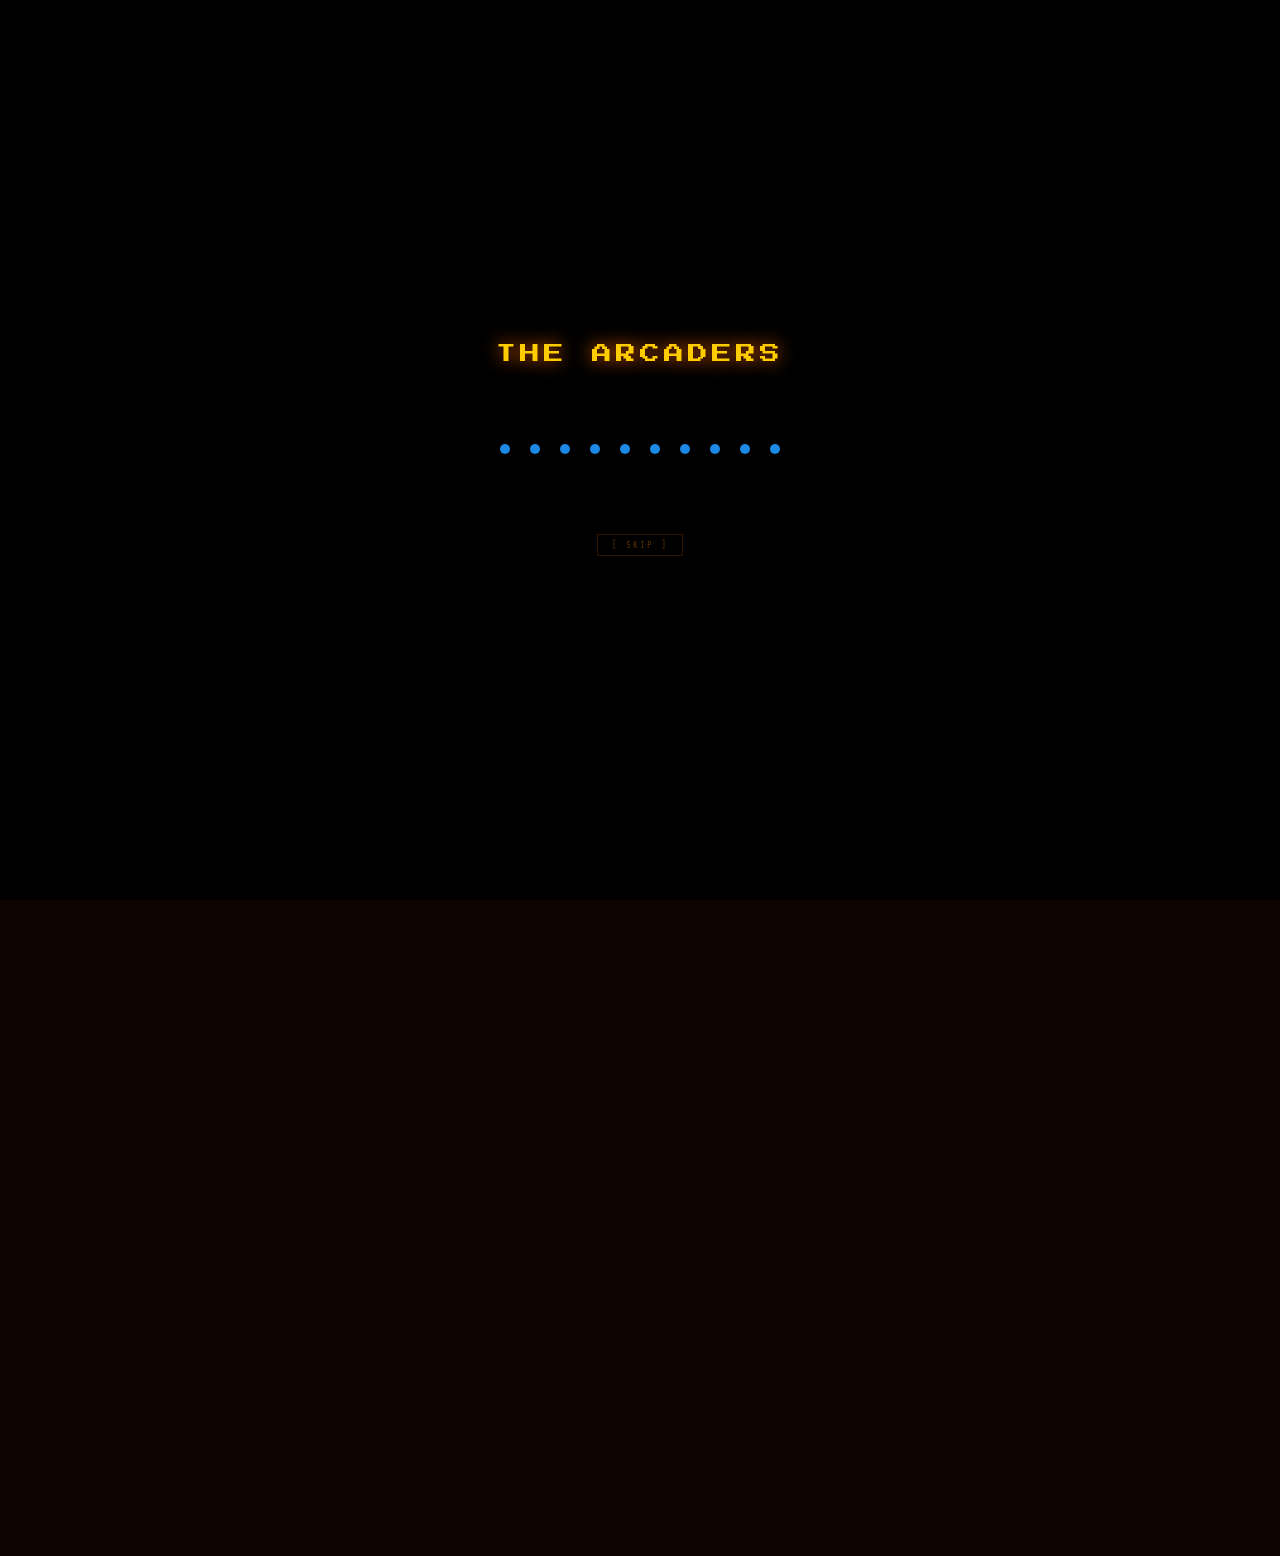
==== index.html @ b2f9fe7f "add: index.html + README.md + logo" ====
<!DOCTYPE html>
<html lang="nl">
<head>
  <meta charset="UTF-8" />
  <meta name="viewport" content="width=device-width, initial-scale=1.0" />
  <title>THE ARCADERS — Conference 2025</title>
  <link href="https://fonts.googleapis.com/css2?family=Press+Start+2P&family=Share+Tech+Mono&display=swap" rel="stylesheet" />
  <style>
    /* ════════════════════════════════
       TOKENS
    ════════════════════════════════ */
    :root {
      --gold:    #ffcc00;
      --orange:  #ff6600;
      --dark:    #0d0402;
      --surface: #130604;
      --card:    #1a0905;
      --border:  rgba(255,110,0,0.22);
      --text:    #f5dfc0;
      --muted:   rgba(255,200,140,0.5);
    }

    *, *::before, *::after { box-sizing: border-box; margin: 0; padding: 0; }
    html { scroll-behavior: smooth; }

    body {
      background: var(--dark);
      color: var(--text);
      font-family: 'Share Tech Mono', monospace;
      min-height: 100vh;
      overflow-x: hidden;
    }

    /* ════════════════════════════════
       PAC-MAN LOADER  (exact uiverse markup)
    ════════════════════════════════ */
    #boot-screen {
      position: fixed; inset: 0; z-index: 9999;
      background: #000;
      display: flex; flex-direction: column;
      align-items: center; justify-content: center;
      gap: 20px;
      transition: opacity .5s ease, visibility .5s;
    }
    #boot-screen.out { opacity: 0; visibility: hidden; pointer-events: none; }

    .boot-label {
      font-family: 'Press Start 2P', monospace;
      font-size: clamp(12px, 2.5vw, 20px);
      color: var(--gold);
      letter-spacing: 4px;
      text-shadow: 0 0 18px var(--orange);
    }

    /* container sizing so the animation has room */
    #container {
      position: relative;
      width: 320px;
      height: 130px;
      overflow: hidden;
    }

    /* ── pac-man (uiverse by JkHuger) ── */
    .circle {
      position: relative; left: -100px;
      width: 0; height: 0;
      border: 50px solid #FDD835; border-radius: 50%; border-right-color: transparent;
      animation: move 5s linear 0s infinite normal forwards;
    }
    .circle::before {
      content: ""; position: absolute; top: -50px; left: -50px;
      width: 0; height: 0;
      border: 50px solid #FDD835; border-radius: 50%; border-right-color: transparent;
      animation: chomp1 .25s ease-in-out 0s infinite normal forwards;
    }
    .circle::after {
      content: ""; position: absolute; top: -50px; left: -50px;
      width: 0; height: 0;
      border: 50px solid #FDD835; border-radius: 50%; border-right-color: transparent;
      animation: chomp2 .25s ease-in-out 0s infinite normal forwards;
    }
    .loader {
      position: relative; top: 50px;
      width: 300px; height: 0;
      border-top: 10px dotted black;
      animation: loader_4013 5s ease-in-out 0s infinite normal forwards;
    }
    .dots {
      position: relative; top: 60px;
      display: flex; justify-content: center; align-items: center;
    }
    .dot {
      width: 10px; height: 10px; margin: 0 10px; border-radius: 50%;
      background: #1E88E5;
      animation: dot1 5s linear 0s infinite none normal;
    }
    .dot:nth-child(1)  { animation-delay: 0s }
    .dot:nth-child(2)  { animation-delay: .25s }
    .dot:nth-child(3)  { animation-delay: .5s }
    .dot:nth-child(4)  { animation-delay: .75s }
    .dot:nth-child(5)  { animation-delay: 1s }
    .dot:nth-child(6)  { animation-delay: 1.25s }
    .dot:nth-child(7)  { animation-delay: 1.5s }
    .dot:nth-child(8)  { animation-delay: 1.75s }
    .dot:nth-child(9)  { animation-delay: 1.9s }
    .dot:nth-child(10) { animation-delay: 2.1s }
    .dots2 {
      position: relative; top: 50px; left: 10px;
      display: flex; justify-content: center; align-items: center;
    }
    .dot2 {
      position: relative; left: -10px;
      width: 10px; height: 10px; margin: 0 10px; border-radius: 50%;
      background: #F44336; opacity: 0;
      animation: dot2 5s linear 0s infinite none normal;
    }
    .dot2:nth-child(10) { animation-delay: 2.5s }
    .dot2:nth-child(9)  { animation-delay: 2.75s }
    .dot2:nth-child(8)  { animation-delay: 3.0s }
    .dot2:nth-child(7)  { animation-delay: 3.25s }
    .dot2:nth-child(6)  { animation-delay: 3.5s }
    .dot2:nth-child(5)  { animation-delay: 3.75s }
    .dot2:nth-child(4)  { animation-delay: 4.0s }
    .dot2:nth-child(3)  { animation-delay: 4.25s }
    .dot2:nth-child(2)  { animation-delay: 4.5s }
    .dot2:nth-child(1)  { animation-delay: 4.6s }

    @keyframes chomp1 { 0%,100%{transform:rotate(0deg)} 50%{transform:rotate(45deg)} }
    @keyframes chomp2 { 0%,100%{transform:rotate(0deg)} 50%{transform:rotate(-45deg)} }
    @keyframes move {
      0%,100%{left:-100px}
      0%,48%{transform:rotateY(0deg)}
      50%,100%{transform:rotateY(180deg)}
      50%{left:100%}
    }
    @keyframes loader_4013 {
      0%,48%{border-top:10px dotted #1E88E5}
      50%,100%{border-top:10px dotted #F44336}
    }
    @keyframes dot1 {
      0%,4%{background:#1E88E5;opacity:1}
      5%,94%{background:#F44336;opacity:0}
      95%,100%{background:#1E88E5;opacity:1}
    }
    @keyframes dot2 {
      0%,4%{background:#F44336;opacity:1}
      5%,94%{opacity:0}
      95%,100%{background:#F44336;opacity:1}
    }

    .boot-skip {
      font-size: 9px; letter-spacing: 2px;
      color: rgba(255,140,0,.35);
      border: 1px solid rgba(255,100,0,.18);
      padding: 5px 14px; cursor: pointer;
      transition: color .2s, border-color .2s;
      font-family: 'Share Tech Mono', monospace;
    }
    .boot-skip:hover { color: var(--gold); border-color: var(--orange); }

    /* ════════════════════════════════
       MAIN CONTENT
    ════════════════════════════════ */
    #site {
      opacity: 0;
      transition: opacity .7s ease;
    }
    #site.visible { opacity: 1; }

    /* subtle scanlines — very light */
    #site::before {
      content: '';
      position: fixed; inset: 0;
      background: repeating-linear-gradient(
        0deg,
        rgba(0,0,0,0.10) 0px, rgba(0,0,0,0.10) 1px,
        transparent 1px, transparent 4px
      );
      pointer-events: none; z-index: 100;
    }

    /* ── NAV BAR ── */
    .topbar {
      position: sticky; top: 0; z-index: 50;
      background: rgba(13,4,2,0.96);
      border-bottom: 1px solid var(--border);
      display: flex; align-items: center; justify-content: space-between;
      padding: 0 32px;
      height: 52px;
      backdrop-filter: blur(6px);
    }
    .topbar-logo {
      font-family: 'Press Start 2P', monospace;
      font-size: 10px; letter-spacing: 2px;
      color: var(--gold);
      text-shadow: 0 0 10px var(--orange);
    }
    .topbar-links { display: flex; gap: 24px; }
    .topbar-links a {
      font-size: 10px; letter-spacing: 2px;
      color: var(--muted); text-decoration: none;
      transition: color .2s;
    }
    .topbar-links a:hover { color: var(--gold); }

    /* ── HERO ── */
    .hero {
      display: flex; flex-direction: column;
      align-items: center; justify-content: center;
      padding: 72px 24px 56px;
      text-align: center;
      position: relative;
    }
    /* very subtle radial warm glow — not overpowering */
    .hero::before {
      content: '';
      position: absolute; inset: 0;
      background: radial-gradient(ellipse at 50% 70%, rgba(200,50,0,.12) 0%, transparent 65%);
      pointer-events: none;
    }
    .hero-logo {
      max-width: min(560px, 86vw); height: auto;
      display: block; margin: 0 auto;
      image-rendering: pixelated;
      filter: drop-shadow(0 0 14px rgba(255,90,0,.7)) drop-shadow(0 4px 3px rgba(0,0,0,.9));
      animation: logo-float 4s ease-in-out infinite;
      position: relative;
    }
    @keyframes logo-float { 0%,100%{transform:translateY(0)} 50%{transform:translateY(-6px)} }

    .hero-sub {
      margin-top: 16px;
      font-size: 10px; letter-spacing: 5px;
      color: var(--muted);
    }
    .hero-badges {
      margin-top: 18px;
      display: flex; justify-content: center; gap: 10px; flex-wrap: wrap;
    }
    .badge {
      font-size: 9px; letter-spacing: 2px;
      padding: 4px 12px;
      border: 1px solid var(--border);
      color: rgba(255,190,80,.7);
      background: rgba(20,5,0,.7);
    }

    /* ── TICKER ── */
    .ticker-wrap {
      overflow: hidden;
      border-top: 1px solid var(--border);
      border-bottom: 1px solid var(--border);
      background: rgba(10,3,0,.8);
      padding: 7px 0;
    }
    .ticker-inner {
      display: flex; gap: 52px; white-space: nowrap;
      animation: ticker 24s linear infinite;
      font-size: 9px; letter-spacing: 3px;
      color: rgba(200,100,0,.4);
    }
    @keyframes ticker { from{transform:translateX(0)} to{transform:translateX(-50%)} }

    /* ── PAGE WRAPPER ── */
    .page {
      max-width: 900px; margin: 0 auto;
      padding: 48px 24px 96px;
      display: flex; flex-direction: column; gap: 20px;
    }

    /* ── CARD ── */
    .card {
      background: var(--card);
      border: 1px solid var(--border);
      padding: 32px 36px;
      position: relative;
      opacity: 0; transform: translateY(18px);
      transition: opacity .55s ease, transform .55s ease;
    }
    .card.visible { opacity: 1; transform: translateY(0); }

    /* accent line top */
    .card::before {
      content: '';
      position: absolute; top: 0; left: 0; right: 0; height: 2px;
      background: linear-gradient(90deg, transparent 8%, var(--orange) 35%, var(--gold) 50%, var(--orange) 65%, transparent 92%);
      opacity: .5;
    }

    /* ── SECTION LABEL ── */
    .section-label {
      font-family: 'Press Start 2P', monospace;
      font-size: 9px; letter-spacing: 3px;
      color: var(--gold);
      text-shadow: 0 0 8px rgba(255,120,0,.6);
      margin-bottom: 22px;
      display: flex; align-items: center; gap: 12px;
    }
    .section-label::after {
      content: ''; flex: 1; height: 1px;
      background: linear-gradient(90deg, var(--border), transparent);
    }

    /* ── PROJECT TEXT ── */
    .project-text {
      font-size: 14px; line-height: 2;
      color: #f0d8b8; /* warm, bright, readable */
      letter-spacing: .3px;
    }
    .project-text p + p { margin-top: 14px; }

    .tags { display: flex; flex-wrap: wrap; gap: 8px; margin-top: 20px; }
    .tag {
      font-size: 9px; letter-spacing: 1.5px;
      padding: 4px 10px;
      border: 1px solid rgba(255,100,0,.28);
      color: rgba(255,150,60,.7);
      background: rgba(18,4,0,.6);
    }

    /* ── TEAM GRID ── */
    .team-grid {
      display: grid;
      grid-template-columns: repeat(3,1fr);
      gap: 16px;
    }
    @media(max-width:580px){ .team-grid { grid-template-columns: 1fr; } }

    .team-card {
      border: 1px solid var(--border);
      background: rgba(22,6,2,.9);
      padding: 24px 16px 20px;
      text-align: center; text-decoration: none; color: inherit;
      display: block;
      transition: border-color .25s, transform .25s;
    }
    .team-card:hover {
      border-color: rgba(255,140,0,.55);
      transform: translateY(-4px);
    }

    .avatar {
      width: 56px; height: 56px; border-radius: 50%;
      background: linear-gradient(135deg, #8b1a00, var(--orange), var(--gold));
      margin: 0 auto 12px;
      display: flex; align-items: center; justify-content: center;
      font-family: 'Press Start 2P', monospace; font-size: 12px;
      color: #fff; text-shadow: 0 0 8px #fff;
      box-shadow: 0 0 0 2px rgba(255,110,0,.3);
    }
    .team-name { font-size: 11px; letter-spacing: 1.8px; color: #ffe8c0; margin-bottom: 4px; }
    .team-role { font-size: 9px; color: var(--muted); letter-spacing: 1.2px; margin-bottom: 12px; }
    .li-btn {
      font-size: 8px; letter-spacing: 1.8px;
      padding: 4px 11px;
      border: 1px solid rgba(255,130,0,.3);
      color: rgba(255,190,80,.8);
      background: rgba(20,5,0,.7);
      display: inline-block;
    }

    /* ── MATERIAL GRID ── */
    .links-grid {
      display: grid;
      grid-template-columns: repeat(auto-fill, minmax(190px,1fr));
      gap: 14px;
    }
    .link-tile {
      border: 1px solid var(--border);
      background: rgba(18,4,0,.88);
      padding: 22px 16px 18px;
      text-align: center; text-decoration: none; color: inherit;
      display: block;
      transition: border-color .25s, transform .25s;
      position: relative;
    }
    .link-tile:hover {
      border-color: rgba(255,140,0,.5);
      transform: translateY(-3px);
    }
    /* bottom accent on hover */
    .link-tile::after {
      content: ''; position: absolute; bottom: 0; left: 0; right: 0; height: 1px;
      background: linear-gradient(90deg, transparent, var(--gold), transparent);
      transform: scaleX(0); transition: transform .3s;
    }
    .link-tile:hover::after { transform: scaleX(1); }

    .tile-icon { font-size: 22px; margin-bottom: 10px; display: block; color: var(--orange); }
    .tile-title {
      font-family: 'Press Start 2P', monospace;
      font-size: 7px; letter-spacing: 2px;
      color: var(--gold); margin-bottom: 7px;
    }
    .tile-desc { font-size: 11px; color: rgba(255,200,140,.6); line-height: 1.55; }
    .tile-soon {
      display: inline-block; margin-top: 8px;
      font-size: 8px; letter-spacing: 1.5px;
      color: rgba(180,70,0,.4);
      border: 1px solid rgba(160,55,0,.18);
      padding: 2px 8px;
    }

    /* ── FOOTER ── */
    footer {
      text-align: center;
      padding: 28px 20px;
      border-top: 1px solid var(--border);
      font-size: 9px; letter-spacing: 3px;
      color: rgba(150,55,0,.4);
    }
    footer em { color: rgba(255,160,0,.5); font-style: normal; }
  </style>
</head>
<body>

  <!-- ══════════════ LOADER ══════════════ -->
  <div id="boot-screen">
    <div class="boot-label">THE ARCADERS</div>

    <main id="container">
      <div class="dots">
        <div class="dot"></div><div class="dot"></div><div class="dot"></div>
        <div class="dot"></div><div class="dot"></div><div class="dot"></div>
        <div class="dot"></div><div class="dot"></div><div class="dot"></div>
        <div class="dot"></div>
      </div>
      <div class="dots2">
        <div class="dot2"></div><div class="dot2"></div><div class="dot2"></div>
        <div class="dot2"></div><div class="dot2"></div><div class="dot2"></div>
        <div class="dot2"></div><div class="dot2"></div><div class="dot2"></div>
        <div class="dot2"></div>
      </div>
      <div class="circle"></div>
    </main>

    <div class="boot-skip" id="boot-skip">[ SKIP ]</div>
  </div>

  <!-- ══════════════ SITE ══════════════ -->
  <div id="site">

    <nav class="topbar">
      <span class="topbar-logo">THE ARCADERS</span>
      <div class="topbar-links">
        <a href="#project">PROJECT</a>
        <a href="#team">TEAM</a>
        <a href="#materiaal">MATERIAAL</a>
      </div>
    </nav>

    <!-- HERO -->
    <section class="hero">
      <img class="hero-logo" src="thearcaders_logo_cropped.png" alt="The Arcaders" />
      <div class="hero-sub">◆ ARCADE SYSTEM ◆ CONFERENCE 2025 ◆</div>
      <div class="hero-badges">
        <span class="badge">ELECTRON + REACT</span>
        <span class="badge">ARCADE CABINET</span>
        <span class="badge">TEAM PROJECT</span>
      </div>
    </section>

    <!-- TICKER -->
    <div class="ticker-wrap">
      <div class="ticker-inner">
        <span>★ THE ARCADERS</span><span>INSERT COIN</span><span>HIGH SCORE</span>
        <span>GUPPY TERMINAL</span><span>NFC · IR · WIFI</span><span>PLAY NOW</span>
        <span>1UP READY</span><span>CONFERENCE 2025</span><span>CRT MODE</span>
        <span>★ THE ARCADERS</span><span>INSERT COIN</span><span>HIGH SCORE</span>
        <span>GUPPY TERMINAL</span><span>NFC · IR · WIFI</span><span>PLAY NOW</span>
        <span>1UP READY</span><span>CONFERENCE 2025</span><span>CRT MODE</span>
      </div>
    </div>

    <div class="page">

      <!-- PROJECT -->
      <div class="card" id="project" data-reveal>
        <div class="section-label">◈ PROJECT</div>
        <div class="project-text">
          <p>
            The Arcaders is een interactief arcade-kabinet gebouwd als Electron-applicatie.
            Het combineert een retro arcade-interface met een ingebouwde "Guppy" hacker-terminal —
            een tool voor NFC-cloning, IR-blasting en Wi-Fi deauth, verpakt in een nostalgisch CRT-jasje.
          </p>
          <p>
            Spelers kiezen klassieke games via een draaiend selectiewiel. Op de achtergrond draait
            de Guppy-module als volledig uitgerust pentesting-dashboard, inclusief matrix-animaties,
            real-time seriële output en gamepad-navigatie.
          </p>
          <p>
            De UI is gebouwd in React + TypeScript met Electron als native runtime —
            game UX meets security tooling.
          </p>
        </div>
        <div class="tags">
          <span class="tag">ELECTRON</span><span class="tag">REACT</span>
          <span class="tag">TYPESCRIPT</span><span class="tag">NFC</span>
          <span class="tag">IR BLAST</span><span class="tag">WIFI DEAUTH</span>
          <span class="tag">ARCADE</span><span class="tag">PYTHON GAMES</span>
        </div>
      </div>

      <!-- TEAM -->
      <div class="card" id="team" data-reveal>
        <div class="section-label">◈ TEAM</div>
        <div class="team-grid">

          <!-- ✏️ Vervang naam, rol & href -->
          <a href="https://linkedin.com/in/VERVANG" target="_blank" rel="noopener" class="team-card">
            <div class="avatar">P1</div>
            <div class="team-name">TEAMLID 1</div>
            <div class="team-role">Rol / specialisatie</div>
            <span class="li-btn">LINKEDIN ↗</span>
          </a>

          <a href="https://linkedin.com/in/VERVANG" target="_blank" rel="noopener" class="team-card">
            <div class="avatar">P2</div>
            <div class="team-name">TEAMLID 2</div>
            <div class="team-role">Rol / specialisatie</div>
            <span class="li-btn">LINKEDIN ↗</span>
          </a>

          <a href="https://linkedin.com/in/VERVANG" target="_blank" rel="noopener" class="team-card">
            <div class="avatar">P3</div>
            <div class="team-name">TEAMLID 3</div>
            <div class="team-role">Rol / specialisatie</div>
            <span class="li-btn">LINKEDIN ↗</span>
          </a>

        </div>
      </div>

      <!-- MATERIAAL -->
      <div class="card" id="materiaal" data-reveal>
        <div class="section-label">◈ MATERIAAL</div>
        <div class="links-grid">

          <!-- ✏️ Vervang # met echte URL -->
          <a href="#" class="link-tile">
            <span class="tile-icon">▶</span>
            <div class="tile-title">PITCH VIDEO</div>
            <div class="tile-desc">Pitchvideo van de conferentie</div>
            <span class="tile-soon">COMING SOON</span>
          </a>

          <a href="#" class="link-tile">
            <span class="tile-icon">◉</span>
            <div class="tile-title">ARTIKEL</div>
            <div class="tile-desc">Lees het projectartikel</div>
            <span class="tile-soon">COMING SOON</span>
          </a>

          <a href="#" class="link-tile">
            <span class="tile-icon">◧</span>
            <div class="tile-title">SLIDES</div>
            <div class="tile-desc">Conference presentatie slides</div>
            <span class="tile-soon">COMING SOON</span>
          </a>

          <a href="https://gitlab.com/VERVANG-REPO" target="_blank" rel="noopener" class="link-tile">
            <span class="tile-icon">⬡</span>
            <div class="tile-title">GITLAB REPO</div>
            <div class="tile-desc">Broncode op GitLab</div>
          </a>

        </div>
      </div>

    </div><!-- /page -->

    <footer>
      © 1992 THE ARCADERS &nbsp;·&nbsp; CONFERENCE PROJECT &nbsp;·&nbsp;
      <em>★ INSERT COIN ★</em>
    </footer>

  </div><!-- /site -->

  <script>
    /* ── boot dismiss ── */
    function launch() {
      document.getElementById('boot-screen').classList.add('out');
      document.getElementById('site').classList.add('visible');
    }
    document.getElementById('boot-skip').addEventListener('click', launch);
    /* auto-dismiss after 2 full pac-man cycles (10s) */
    setTimeout(launch, 10000);

    /* ── scroll reveal ── */
    const io = new IntersectionObserver(entries => {
      entries.forEach(e => {
        if (e.isIntersecting) { e.target.classList.add('visible'); io.unobserve(e.target); }
      });
    }, { threshold: 0.08 });
    document.querySelectorAll('[data-reveal]').forEach(el => io.observe(el));
  </script>
</body>
</html>
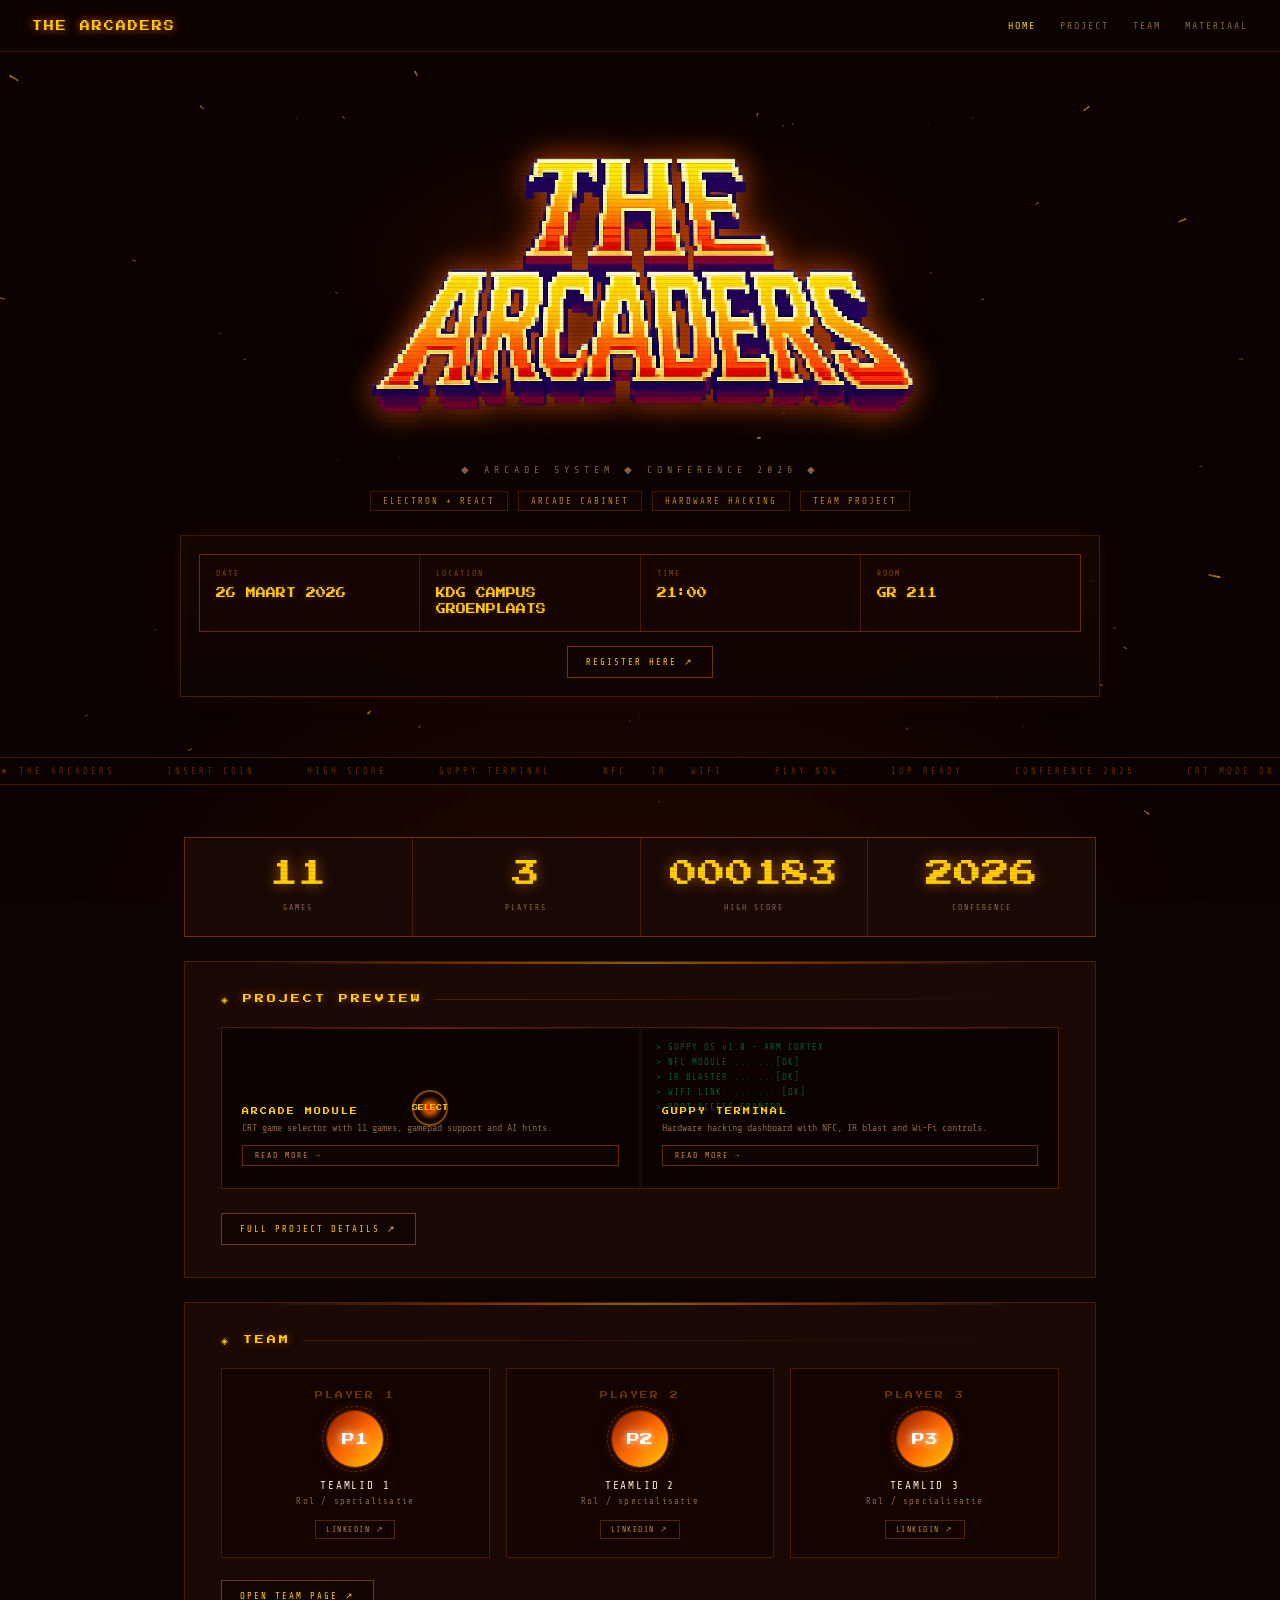
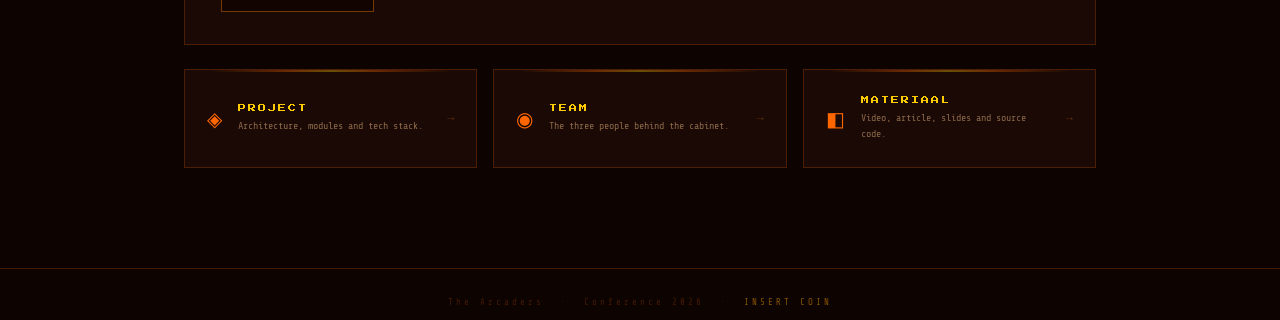
==== commit bfb98f99: "feat: add conference pages, event update and pages pipeline" ====
--- a/index.html
+++ b/index.html
@@ -3,596 +3,185 @@
 <head>
   <meta charset="UTF-8" />
   <meta name="viewport" content="width=device-width, initial-scale=1.0" />
-  <title>THE ARCADERS — Conference 2025</title>
+  <title>THE ARCADERS - Conference 2026</title>
   <link href="https://fonts.googleapis.com/css2?family=Press+Start+2P&family=Share+Tech+Mono&display=swap" rel="stylesheet" />
-  <style>
-    /* ════════════════════════════════
-       TOKENS
-    ════════════════════════════════ */
-    :root {
-      --gold:    #ffcc00;
-      --orange:  #ff6600;
-      --dark:    #0d0402;
-      --surface: #130604;
-      --card:    #1a0905;
-      --border:  rgba(255,110,0,0.22);
-      --text:    #f5dfc0;
-      --muted:   rgba(255,200,140,0.5);
-    }
-
-    *, *::before, *::after { box-sizing: border-box; margin: 0; padding: 0; }
-    html { scroll-behavior: smooth; }
-
-    body {
-      background: var(--dark);
-      color: var(--text);
-      font-family: 'Share Tech Mono', monospace;
-      min-height: 100vh;
-      overflow-x: hidden;
-    }
-
-    /* ════════════════════════════════
-       PAC-MAN LOADER  (exact uiverse markup)
-    ════════════════════════════════ */
-    #boot-screen {
-      position: fixed; inset: 0; z-index: 9999;
-      background: #000;
-      display: flex; flex-direction: column;
-      align-items: center; justify-content: center;
-      gap: 20px;
-      transition: opacity .5s ease, visibility .5s;
-    }
-    #boot-screen.out { opacity: 0; visibility: hidden; pointer-events: none; }
-
-    .boot-label {
-      font-family: 'Press Start 2P', monospace;
-      font-size: clamp(12px, 2.5vw, 20px);
-      color: var(--gold);
-      letter-spacing: 4px;
-      text-shadow: 0 0 18px var(--orange);
-    }
-
-    /* container sizing so the animation has room */
-    #container {
-      position: relative;
-      width: 320px;
-      height: 130px;
-      overflow: hidden;
-    }
-
-    /* ── pac-man (uiverse by JkHuger) ── */
-    .circle {
-      position: relative; left: -100px;
-      width: 0; height: 0;
-      border: 50px solid #FDD835; border-radius: 50%; border-right-color: transparent;
-      animation: move 5s linear 0s infinite normal forwards;
-    }
-    .circle::before {
-      content: ""; position: absolute; top: -50px; left: -50px;
-      width: 0; height: 0;
-      border: 50px solid #FDD835; border-radius: 50%; border-right-color: transparent;
-      animation: chomp1 .25s ease-in-out 0s infinite normal forwards;
-    }
-    .circle::after {
-      content: ""; position: absolute; top: -50px; left: -50px;
-      width: 0; height: 0;
-      border: 50px solid #FDD835; border-radius: 50%; border-right-color: transparent;
-      animation: chomp2 .25s ease-in-out 0s infinite normal forwards;
-    }
-    .loader {
-      position: relative; top: 50px;
-      width: 300px; height: 0;
-      border-top: 10px dotted black;
-      animation: loader_4013 5s ease-in-out 0s infinite normal forwards;
-    }
-    .dots {
-      position: relative; top: 60px;
-      display: flex; justify-content: center; align-items: center;
-    }
-    .dot {
-      width: 10px; height: 10px; margin: 0 10px; border-radius: 50%;
-      background: #1E88E5;
-      animation: dot1 5s linear 0s infinite none normal;
-    }
-    .dot:nth-child(1)  { animation-delay: 0s }
-    .dot:nth-child(2)  { animation-delay: .25s }
-    .dot:nth-child(3)  { animation-delay: .5s }
-    .dot:nth-child(4)  { animation-delay: .75s }
-    .dot:nth-child(5)  { animation-delay: 1s }
-    .dot:nth-child(6)  { animation-delay: 1.25s }
-    .dot:nth-child(7)  { animation-delay: 1.5s }
-    .dot:nth-child(8)  { animation-delay: 1.75s }
-    .dot:nth-child(9)  { animation-delay: 1.9s }
-    .dot:nth-child(10) { animation-delay: 2.1s }
-    .dots2 {
-      position: relative; top: 50px; left: 10px;
-      display: flex; justify-content: center; align-items: center;
-    }
-    .dot2 {
-      position: relative; left: -10px;
-      width: 10px; height: 10px; margin: 0 10px; border-radius: 50%;
-      background: #F44336; opacity: 0;
-      animation: dot2 5s linear 0s infinite none normal;
-    }
-    .dot2:nth-child(10) { animation-delay: 2.5s }
-    .dot2:nth-child(9)  { animation-delay: 2.75s }
-    .dot2:nth-child(8)  { animation-delay: 3.0s }
-    .dot2:nth-child(7)  { animation-delay: 3.25s }
-    .dot2:nth-child(6)  { animation-delay: 3.5s }
-    .dot2:nth-child(5)  { animation-delay: 3.75s }
-    .dot2:nth-child(4)  { animation-delay: 4.0s }
-    .dot2:nth-child(3)  { animation-delay: 4.25s }
-    .dot2:nth-child(2)  { animation-delay: 4.5s }
-    .dot2:nth-child(1)  { animation-delay: 4.6s }
-
-    @keyframes chomp1 { 0%,100%{transform:rotate(0deg)} 50%{transform:rotate(45deg)} }
-    @keyframes chomp2 { 0%,100%{transform:rotate(0deg)} 50%{transform:rotate(-45deg)} }
-    @keyframes move {
-      0%,100%{left:-100px}
-      0%,48%{transform:rotateY(0deg)}
-      50%,100%{transform:rotateY(180deg)}
-      50%{left:100%}
-    }
-    @keyframes loader_4013 {
-      0%,48%{border-top:10px dotted #1E88E5}
-      50%,100%{border-top:10px dotted #F44336}
-    }
-    @keyframes dot1 {
-      0%,4%{background:#1E88E5;opacity:1}
-      5%,94%{background:#F44336;opacity:0}
-      95%,100%{background:#1E88E5;opacity:1}
-    }
-    @keyframes dot2 {
-      0%,4%{background:#F44336;opacity:1}
-      5%,94%{opacity:0}
-      95%,100%{background:#F44336;opacity:1}
-    }
-
-    .boot-skip {
-      font-size: 9px; letter-spacing: 2px;
-      color: rgba(255,140,0,.35);
-      border: 1px solid rgba(255,100,0,.18);
-      padding: 5px 14px; cursor: pointer;
-      transition: color .2s, border-color .2s;
-      font-family: 'Share Tech Mono', monospace;
-    }
-    .boot-skip:hover { color: var(--gold); border-color: var(--orange); }
-
-    /* ════════════════════════════════
-       MAIN CONTENT
-    ════════════════════════════════ */
-    #site {
-      opacity: 0;
-      transition: opacity .7s ease;
-    }
-    #site.visible { opacity: 1; }
-
-    /* subtle scanlines — very light */
-    #site::before {
-      content: '';
-      position: fixed; inset: 0;
-      background: repeating-linear-gradient(
-        0deg,
-        rgba(0,0,0,0.10) 0px, rgba(0,0,0,0.10) 1px,
-        transparent 1px, transparent 4px
-      );
-      pointer-events: none; z-index: 100;
-    }
-
-    /* ── NAV BAR ── */
-    .topbar {
-      position: sticky; top: 0; z-index: 50;
-      background: rgba(13,4,2,0.96);
-      border-bottom: 1px solid var(--border);
-      display: flex; align-items: center; justify-content: space-between;
-      padding: 0 32px;
-      height: 52px;
-      backdrop-filter: blur(6px);
-    }
-    .topbar-logo {
-      font-family: 'Press Start 2P', monospace;
-      font-size: 10px; letter-spacing: 2px;
-      color: var(--gold);
-      text-shadow: 0 0 10px var(--orange);
-    }
-    .topbar-links { display: flex; gap: 24px; }
-    .topbar-links a {
-      font-size: 10px; letter-spacing: 2px;
-      color: var(--muted); text-decoration: none;
-      transition: color .2s;
-    }
-    .topbar-links a:hover { color: var(--gold); }
-
-    /* ── HERO ── */
-    .hero {
-      display: flex; flex-direction: column;
-      align-items: center; justify-content: center;
-      padding: 72px 24px 56px;
-      text-align: center;
-      position: relative;
-    }
-    /* very subtle radial warm glow — not overpowering */
-    .hero::before {
-      content: '';
-      position: absolute; inset: 0;
-      background: radial-gradient(ellipse at 50% 70%, rgba(200,50,0,.12) 0%, transparent 65%);
-      pointer-events: none;
-    }
-    .hero-logo {
-      max-width: min(560px, 86vw); height: auto;
-      display: block; margin: 0 auto;
-      image-rendering: pixelated;
-      filter: drop-shadow(0 0 14px rgba(255,90,0,.7)) drop-shadow(0 4px 3px rgba(0,0,0,.9));
-      animation: logo-float 4s ease-in-out infinite;
-      position: relative;
-    }
-    @keyframes logo-float { 0%,100%{transform:translateY(0)} 50%{transform:translateY(-6px)} }
-
-    .hero-sub {
-      margin-top: 16px;
-      font-size: 10px; letter-spacing: 5px;
-      color: var(--muted);
-    }
-    .hero-badges {
-      margin-top: 18px;
-      display: flex; justify-content: center; gap: 10px; flex-wrap: wrap;
-    }
-    .badge {
-      font-size: 9px; letter-spacing: 2px;
-      padding: 4px 12px;
-      border: 1px solid var(--border);
-      color: rgba(255,190,80,.7);
-      background: rgba(20,5,0,.7);
-    }
-
-    /* ── TICKER ── */
-    .ticker-wrap {
-      overflow: hidden;
-      border-top: 1px solid var(--border);
-      border-bottom: 1px solid var(--border);
-      background: rgba(10,3,0,.8);
-      padding: 7px 0;
-    }
-    .ticker-inner {
-      display: flex; gap: 52px; white-space: nowrap;
-      animation: ticker 24s linear infinite;
-      font-size: 9px; letter-spacing: 3px;
-      color: rgba(200,100,0,.4);
-    }
-    @keyframes ticker { from{transform:translateX(0)} to{transform:translateX(-50%)} }
-
-    /* ── PAGE WRAPPER ── */
-    .page {
-      max-width: 900px; margin: 0 auto;
-      padding: 48px 24px 96px;
-      display: flex; flex-direction: column; gap: 20px;
-    }
-
-    /* ── CARD ── */
-    .card {
-      background: var(--card);
-      border: 1px solid var(--border);
-      padding: 32px 36px;
-      position: relative;
-      opacity: 0; transform: translateY(18px);
-      transition: opacity .55s ease, transform .55s ease;
-    }
-    .card.visible { opacity: 1; transform: translateY(0); }
-
-    /* accent line top */
-    .card::before {
-      content: '';
-      position: absolute; top: 0; left: 0; right: 0; height: 2px;
-      background: linear-gradient(90deg, transparent 8%, var(--orange) 35%, var(--gold) 50%, var(--orange) 65%, transparent 92%);
-      opacity: .5;
-    }
-
-    /* ── SECTION LABEL ── */
-    .section-label {
-      font-family: 'Press Start 2P', monospace;
-      font-size: 9px; letter-spacing: 3px;
-      color: var(--gold);
-      text-shadow: 0 0 8px rgba(255,120,0,.6);
-      margin-bottom: 22px;
-      display: flex; align-items: center; gap: 12px;
-    }
-    .section-label::after {
-      content: ''; flex: 1; height: 1px;
-      background: linear-gradient(90deg, var(--border), transparent);
-    }
-
-    /* ── PROJECT TEXT ── */
-    .project-text {
-      font-size: 14px; line-height: 2;
-      color: #f0d8b8; /* warm, bright, readable */
-      letter-spacing: .3px;
-    }
-    .project-text p + p { margin-top: 14px; }
-
-    .tags { display: flex; flex-wrap: wrap; gap: 8px; margin-top: 20px; }
-    .tag {
-      font-size: 9px; letter-spacing: 1.5px;
-      padding: 4px 10px;
-      border: 1px solid rgba(255,100,0,.28);
-      color: rgba(255,150,60,.7);
-      background: rgba(18,4,0,.6);
-    }
-
-    /* ── TEAM GRID ── */
-    .team-grid {
-      display: grid;
-      grid-template-columns: repeat(3,1fr);
-      gap: 16px;
-    }
-    @media(max-width:580px){ .team-grid { grid-template-columns: 1fr; } }
-
-    .team-card {
-      border: 1px solid var(--border);
-      background: rgba(22,6,2,.9);
-      padding: 24px 16px 20px;
-      text-align: center; text-decoration: none; color: inherit;
-      display: block;
-      transition: border-color .25s, transform .25s;
-    }
-    .team-card:hover {
-      border-color: rgba(255,140,0,.55);
-      transform: translateY(-4px);
-    }
-
-    .avatar {
-      width: 56px; height: 56px; border-radius: 50%;
-      background: linear-gradient(135deg, #8b1a00, var(--orange), var(--gold));
-      margin: 0 auto 12px;
-      display: flex; align-items: center; justify-content: center;
-      font-family: 'Press Start 2P', monospace; font-size: 12px;
-      color: #fff; text-shadow: 0 0 8px #fff;
-      box-shadow: 0 0 0 2px rgba(255,110,0,.3);
-    }
-    .team-name { font-size: 11px; letter-spacing: 1.8px; color: #ffe8c0; margin-bottom: 4px; }
-    .team-role { font-size: 9px; color: var(--muted); letter-spacing: 1.2px; margin-bottom: 12px; }
-    .li-btn {
-      font-size: 8px; letter-spacing: 1.8px;
-      padding: 4px 11px;
-      border: 1px solid rgba(255,130,0,.3);
-      color: rgba(255,190,80,.8);
-      background: rgba(20,5,0,.7);
-      display: inline-block;
-    }
-
-    /* ── MATERIAL GRID ── */
-    .links-grid {
-      display: grid;
-      grid-template-columns: repeat(auto-fill, minmax(190px,1fr));
-      gap: 14px;
-    }
-    .link-tile {
-      border: 1px solid var(--border);
-      background: rgba(18,4,0,.88);
-      padding: 22px 16px 18px;
-      text-align: center; text-decoration: none; color: inherit;
-      display: block;
-      transition: border-color .25s, transform .25s;
-      position: relative;
-    }
-    .link-tile:hover {
-      border-color: rgba(255,140,0,.5);
-      transform: translateY(-3px);
-    }
-    /* bottom accent on hover */
-    .link-tile::after {
-      content: ''; position: absolute; bottom: 0; left: 0; right: 0; height: 1px;
-      background: linear-gradient(90deg, transparent, var(--gold), transparent);
-      transform: scaleX(0); transition: transform .3s;
-    }
-    .link-tile:hover::after { transform: scaleX(1); }
-
-    .tile-icon { font-size: 22px; margin-bottom: 10px; display: block; color: var(--orange); }
-    .tile-title {
-      font-family: 'Press Start 2P', monospace;
-      font-size: 7px; letter-spacing: 2px;
-      color: var(--gold); margin-bottom: 7px;
-    }
-    .tile-desc { font-size: 11px; color: rgba(255,200,140,.6); line-height: 1.55; }
-    .tile-soon {
-      display: inline-block; margin-top: 8px;
-      font-size: 8px; letter-spacing: 1.5px;
-      color: rgba(180,70,0,.4);
-      border: 1px solid rgba(160,55,0,.18);
-      padding: 2px 8px;
-    }
-
-    /* ── FOOTER ── */
-    footer {
-      text-align: center;
-      padding: 28px 20px;
-      border-top: 1px solid var(--border);
-      font-size: 9px; letter-spacing: 3px;
-      color: rgba(150,55,0,.4);
-    }
-    footer em { color: rgba(255,160,0,.5); font-style: normal; }
-  </style>
+  <link rel="stylesheet" href="theme.css" />
 </head>
 <body>
+  <canvas id="starfield"></canvas>
+  <div class="fire-base"></div>
 
-  <!-- ══════════════ LOADER ══════════════ -->
-  <div id="boot-screen">
-    <div class="boot-label">THE ARCADERS</div>
+  <nav class="topbar">
+    <a href="index.html" class="topbar-logo">THE ARCADERS</a>
+    <div class="topbar-links">
+      <a href="index.html" class="active">HOME</a>
+      <a href="project.html">PROJECT</a>
+      <a href="team.html">TEAM</a>
+      <a href="materiaal.html">MATERIAAL</a>
+    </div>
+  </nav>
 
-    <main id="container">
-      <div class="dots">
-        <div class="dot"></div><div class="dot"></div><div class="dot"></div>
-        <div class="dot"></div><div class="dot"></div><div class="dot"></div>
-        <div class="dot"></div><div class="dot"></div><div class="dot"></div>
-        <div class="dot"></div>
+  <section class="hero">
+    <div class="hero-glow"></div>
+    <img class="hero-logo" src="thearcaders_logo_cropped.png" alt="The Arcaders" />
+    <div class="hero-sub">◆ ARCADE SYSTEM ◆ CONFERENCE 2026 ◆</div>
+    <div class="hero-badges">
+      <span class="badge">ELECTRON + REACT</span>
+      <span class="badge">ARCADE CABINET</span>
+      <span class="badge">HARDWARE HACKING</span>
+      <span class="badge">TEAM PROJECT</span>
+    </div>
+    <div class="event-panel">
+      <div class="event-grid">
+        <div class="event-item">
+          <span class="event-key">DATE</span>
+          <span class="event-value">26 MAART 2026</span>
+        </div>
+        <div class="event-item">
+          <span class="event-key">LOCATION</span>
+          <span class="event-value">KDG CAMPUS GROENPLAATS</span>
+        </div>
+        <div class="event-item">
+          <span class="event-key">TIME</span>
+          <span class="event-value">21:00</span>
+        </div>
+        <div class="event-item">
+          <span class="event-key">ROOM</span>
+          <span class="event-value">GR 211</span>
+        </div>
       </div>
-      <div class="dots2">
-        <div class="dot2"></div><div class="dot2"></div><div class="dot2"></div>
-        <div class="dot2"></div><div class="dot2"></div><div class="dot2"></div>
-        <div class="dot2"></div><div class="dot2"></div><div class="dot2"></div>
-        <div class="dot2"></div>
-      </div>
-      <div class="circle"></div>
-    </main>
+      <a class="event-cta" href="https://www.tievents.be/student-conference/#concept" target="_blank" rel="noopener">REGISTER HERE ↗</a>
+    </div>
+  </section>
 
-    <div class="boot-skip" id="boot-skip">[ SKIP ]</div>
+  <div class="ticker-wrap">
+    <div class="ticker-inner">
+      <span>★ THE ARCADERS</span><span>INSERT COIN</span><span>HIGH SCORE</span>
+      <span>GUPPY TERMINAL</span><span>NFC · IR · WIFI</span><span>PLAY NOW</span>
+      <span>1UP READY</span><span>CONFERENCE 2026</span><span>CRT MODE ON</span>
+      <span>★ THE ARCADERS</span><span>INSERT COIN</span><span>HIGH SCORE</span>
+      <span>GUPPY TERMINAL</span><span>NFC · IR · WIFI</span><span>PLAY NOW</span>
+      <span>1UP READY</span><span>CONFERENCE 2026</span><span>CRT MODE ON</span>
+    </div>
   </div>
 
-  <!-- ══════════════ SITE ══════════════ -->
-  <div id="site">
+  <main class="page">
+    <div class="stats-row" data-reveal>
+      <div class="stat-cell">
+        <span class="stat-num" id="s-games">11</span>
+        <span class="stat-label">GAMES</span>
+      </div>
+      <div class="stat-cell">
+        <span class="stat-num">3</span>
+        <span class="stat-label">PLAYERS</span>
+      </div>
+      <div class="stat-cell">
+        <span class="stat-num" id="s-score">000000</span>
+        <span class="stat-label">HIGH SCORE</span>
+      </div>
+      <div class="stat-cell">
+        <span class="stat-num">2026</span>
+        <span class="stat-label">CONFERENCE</span>
+      </div>
+    </div>
 
-    <nav class="topbar">
-      <span class="topbar-logo">THE ARCADERS</span>
-      <div class="topbar-links">
-        <a href="#project">PROJECT</a>
-        <a href="#team">TEAM</a>
-        <a href="#materiaal">MATERIAAL</a>
+    <section class="card" data-reveal>
+      <div class="section-label">◈ PROJECT PREVIEW</div>
+      <div class="preview-grid">
+        <div class="preview-pane">
+          <div class="fake-arcade">
+            <div class="wheel-dot"></div>
+            <div class="wheel-dot"></div>
+            <div class="wheel-dot"></div>
+            <div class="wheel-dot"></div>
+            <div class="wheel-dot"></div>
+            <div class="wheel-dot"></div>
+            <div class="wheel-center">SELECT</div>
+          </div>
+          <div class="preview-label">ARCADE MODULE</div>
+          <div class="preview-desc">CRT game selector with 11 games, gamepad support and AI hints.</div>
+          <a href="project.html#arcade" class="preview-link">READ MORE →</a>
+        </div>
+        <div class="preview-pane">
+          <div class="fake-screen">
+            <div class="fake-line">&gt; GUPPY OS v1.0 - ARM CORTEX</div>
+            <div class="fake-line">&gt; NFC MODULE........[OK]</div>
+            <div class="fake-line">&gt; IR BLASTER........[OK]</div>
+            <div class="fake-line">&gt; WIFI LINK..........[OK]</div>
+            <div class="fake-line">&gt; ROOT ACCESS GRANTED_</div>
+          </div>
+          <div class="preview-label">GUPPY TERMINAL</div>
+          <div class="preview-desc">Hardware hacking dashboard with NFC, IR blast and Wi-Fi controls.</div>
+          <a href="project.html#guppy" class="preview-link">READ MORE →</a>
+        </div>
       </div>
-    </nav>
-
-    <!-- HERO -->
-    <section class="hero">
-      <img class="hero-logo" src="thearcaders_logo_cropped.png" alt="The Arcaders" />
-      <div class="hero-sub">◆ ARCADE SYSTEM ◆ CONFERENCE 2025 ◆</div>
-      <div class="hero-badges">
-        <span class="badge">ELECTRON + REACT</span>
-        <span class="badge">ARCADE CABINET</span>
-        <span class="badge">TEAM PROJECT</span>
+      <div class="page-actions">
+        <a href="project.html" class="page-link">FULL PROJECT DETAILS ↗</a>
       </div>
     </section>
 
-    <!-- TICKER -->
-    <div class="ticker-wrap">
-      <div class="ticker-inner">
-        <span>★ THE ARCADERS</span><span>INSERT COIN</span><span>HIGH SCORE</span>
-        <span>GUPPY TERMINAL</span><span>NFC · IR · WIFI</span><span>PLAY NOW</span>
-        <span>1UP READY</span><span>CONFERENCE 2025</span><span>CRT MODE</span>
-        <span>★ THE ARCADERS</span><span>INSERT COIN</span><span>HIGH SCORE</span>
-        <span>GUPPY TERMINAL</span><span>NFC · IR · WIFI</span><span>PLAY NOW</span>
-        <span>1UP READY</span><span>CONFERENCE 2025</span><span>CRT MODE</span>
+    <section class="card" data-reveal>
+      <div class="section-label">◈ TEAM</div>
+      <div class="team-strip">
+        <a href="https://linkedin.com/in/VERVANG" target="_blank" rel="noopener" class="player-mini">
+          <div class="mini-num">PLAYER 1</div>
+          <div class="mini-avatar">P1</div>
+          <div class="mini-name">TEAMLID 1</div>
+          <div class="mini-role">Rol / specialisatie</div>
+          <span class="mini-li">LINKEDIN ↗</span>
+        </a>
+        <a href="https://linkedin.com/in/VERVANG" target="_blank" rel="noopener" class="player-mini">
+          <div class="mini-num">PLAYER 2</div>
+          <div class="mini-avatar">P2</div>
+          <div class="mini-name">TEAMLID 2</div>
+          <div class="mini-role">Rol / specialisatie</div>
+          <span class="mini-li">LINKEDIN ↗</span>
+        </a>
+        <a href="https://linkedin.com/in/VERVANG" target="_blank" rel="noopener" class="player-mini">
+          <div class="mini-num">PLAYER 3</div>
+          <div class="mini-avatar">P3</div>
+          <div class="mini-name">TEAMLID 3</div>
+          <div class="mini-role">Rol / specialisatie</div>
+          <span class="mini-li">LINKEDIN ↗</span>
+        </a>
       </div>
+      <div class="page-actions">
+        <a href="team.html" class="page-link">OPEN TEAM PAGE ↗</a>
+      </div>
+    </section>
+
+    <div class="nav-grid" data-reveal>
+      <a href="project.html" class="nav-card">
+        <span class="nav-icon">◈</span>
+        <div class="nav-body">
+          <div class="nav-title">PROJECT</div>
+          <div class="nav-desc">Architecture, modules and tech stack.</div>
+        </div>
+        <span class="nav-arrow">→</span>
+      </a>
+      <a href="team.html" class="nav-card">
+        <span class="nav-icon">◉</span>
+        <div class="nav-body">
+          <div class="nav-title">TEAM</div>
+          <div class="nav-desc">The three people behind the cabinet.</div>
+        </div>
+        <span class="nav-arrow">→</span>
+      </a>
+      <a href="materiaal.html" class="nav-card">
+        <span class="nav-icon">◧</span>
+        <div class="nav-body">
+          <div class="nav-title">MATERIAAL</div>
+          <div class="nav-desc">Video, article, slides and source code.</div>
+        </div>
+        <span class="nav-arrow">→</span>
+      </a>
     </div>
+  </main>
 
-    <div class="page">
+  <footer>
+    The Arcaders &nbsp;·&nbsp; Conference 2026 &nbsp;·&nbsp; <em>INSERT COIN</em>
+  </footer>
 
-      <!-- PROJECT -->
-      <div class="card" id="project" data-reveal>
-        <div class="section-label">◈ PROJECT</div>
-        <div class="project-text">
-          <p>
-            The Arcaders is een interactief arcade-kabinet gebouwd als Electron-applicatie.
-            Het combineert een retro arcade-interface met een ingebouwde "Guppy" hacker-terminal —
-            een tool voor NFC-cloning, IR-blasting en Wi-Fi deauth, verpakt in een nostalgisch CRT-jasje.
-          </p>
-          <p>
-            Spelers kiezen klassieke games via een draaiend selectiewiel. Op de achtergrond draait
-            de Guppy-module als volledig uitgerust pentesting-dashboard, inclusief matrix-animaties,
-            real-time seriële output en gamepad-navigatie.
-          </p>
-          <p>
-            De UI is gebouwd in React + TypeScript met Electron als native runtime —
-            game UX meets security tooling.
-          </p>
-        </div>
-        <div class="tags">
-          <span class="tag">ELECTRON</span><span class="tag">REACT</span>
-          <span class="tag">TYPESCRIPT</span><span class="tag">NFC</span>
-          <span class="tag">IR BLAST</span><span class="tag">WIFI DEAUTH</span>
-          <span class="tag">ARCADE</span><span class="tag">PYTHON GAMES</span>
-        </div>
-      </div>
-
-      <!-- TEAM -->
-      <div class="card" id="team" data-reveal>
-        <div class="section-label">◈ TEAM</div>
-        <div class="team-grid">
-
-          <!-- ✏️ Vervang naam, rol & href -->
-          <a href="https://linkedin.com/in/VERVANG" target="_blank" rel="noopener" class="team-card">
-            <div class="avatar">P1</div>
-            <div class="team-name">TEAMLID 1</div>
-            <div class="team-role">Rol / specialisatie</div>
-            <span class="li-btn">LINKEDIN ↗</span>
-          </a>
-
-          <a href="https://linkedin.com/in/VERVANG" target="_blank" rel="noopener" class="team-card">
-            <div class="avatar">P2</div>
-            <div class="team-name">TEAMLID 2</div>
-            <div class="team-role">Rol / specialisatie</div>
-            <span class="li-btn">LINKEDIN ↗</span>
-          </a>
-
-          <a href="https://linkedin.com/in/VERVANG" target="_blank" rel="noopener" class="team-card">
-            <div class="avatar">P3</div>
-            <div class="team-name">TEAMLID 3</div>
-            <div class="team-role">Rol / specialisatie</div>
-            <span class="li-btn">LINKEDIN ↗</span>
-          </a>
-
-        </div>
-      </div>
-
-      <!-- MATERIAAL -->
-      <div class="card" id="materiaal" data-reveal>
-        <div class="section-label">◈ MATERIAAL</div>
-        <div class="links-grid">
-
-          <!-- ✏️ Vervang # met echte URL -->
-          <a href="#" class="link-tile">
-            <span class="tile-icon">▶</span>
-            <div class="tile-title">PITCH VIDEO</div>
-            <div class="tile-desc">Pitchvideo van de conferentie</div>
-            <span class="tile-soon">COMING SOON</span>
-          </a>
-
-          <a href="#" class="link-tile">
-            <span class="tile-icon">◉</span>
-            <div class="tile-title">ARTIKEL</div>
-            <div class="tile-desc">Lees het projectartikel</div>
-            <span class="tile-soon">COMING SOON</span>
-          </a>
-
-          <a href="#" class="link-tile">
-            <span class="tile-icon">◧</span>
-            <div class="tile-title">SLIDES</div>
-            <div class="tile-desc">Conference presentatie slides</div>
-            <span class="tile-soon">COMING SOON</span>
-          </a>
-
-          <a href="https://gitlab.com/VERVANG-REPO" target="_blank" rel="noopener" class="link-tile">
-            <span class="tile-icon">⬡</span>
-            <div class="tile-title">GITLAB REPO</div>
-            <div class="tile-desc">Broncode op GitLab</div>
-          </a>
-
-        </div>
-      </div>
-
-    </div><!-- /page -->
-
-    <footer>
-      © 1992 THE ARCADERS &nbsp;·&nbsp; CONFERENCE PROJECT &nbsp;·&nbsp;
-      <em>★ INSERT COIN ★</em>
-    </footer>
-
-  </div><!-- /site -->
-
-  <script>
-    /* ── boot dismiss ── */
-    function launch() {
-      document.getElementById('boot-screen').classList.add('out');
-      document.getElementById('site').classList.add('visible');
-    }
-    document.getElementById('boot-skip').addEventListener('click', launch);
-    /* auto-dismiss after 2 full pac-man cycles (10s) */
-    setTimeout(launch, 10000);
-
-    /* ── scroll reveal ── */
-    const io = new IntersectionObserver(entries => {
-      entries.forEach(e => {
-        if (e.isIntersecting) { e.target.classList.add('visible'); io.unobserve(e.target); }
-      });
-    }, { threshold: 0.08 });
-    document.querySelectorAll('[data-reveal]').forEach(el => io.observe(el));
-  </script>
+  <script src="theme.js"></script>
 </body>
 </html>
--- a/theme.css
+++ b/theme.css
@@ -0,0 +1,1104 @@
+:root {
+  --gold: #ffcc00;
+  --orange: #ff6600;
+  --red: #cc1100;
+  --dark: #0d0402;
+  --card: #1a0905;
+  --border: rgba(255, 110, 0, 0.22);
+  --text: #f5dfc0;
+  --muted: rgba(255, 200, 140, 0.5);
+}
+
+*,
+*::before,
+*::after {
+  box-sizing: border-box;
+  margin: 0;
+  padding: 0;
+}
+
+html {
+  scroll-behavior: smooth;
+}
+
+body {
+  background: var(--dark);
+  color: var(--text);
+  font-family: "Share Tech Mono", monospace;
+  min-height: 100vh;
+  overflow-x: hidden;
+}
+
+a {
+  color: inherit;
+}
+
+#starfield {
+  position: fixed;
+  inset: 0;
+  z-index: 0;
+  pointer-events: none;
+}
+
+.fire-base {
+  position: fixed;
+  bottom: 0;
+  left: 0;
+  right: 0;
+  height: 40%;
+  background: radial-gradient(ellipse at 50% 120%, rgba(180, 40, 0, 0.18) 0%, transparent 65%);
+  pointer-events: none;
+  z-index: 0;
+}
+
+body::before {
+  content: "";
+  position: fixed;
+  inset: 0;
+  background: repeating-linear-gradient(
+    0deg,
+    rgba(0, 0, 0, 0.09) 0px,
+    rgba(0, 0, 0, 0.09) 1px,
+    transparent 1px,
+    transparent 4px
+  );
+  pointer-events: none;
+  z-index: 200;
+  animation: scan 6s linear infinite;
+}
+
+@keyframes scan {
+  to {
+    transform: translateY(4px);
+  }
+}
+
+.topbar {
+  position: sticky;
+  top: 0;
+  z-index: 150;
+  background: rgba(13, 4, 2, 0.97);
+  border-bottom: 1px solid var(--border);
+  display: flex;
+  align-items: center;
+  justify-content: space-between;
+  padding: 0 32px;
+  min-height: 52px;
+  gap: 18px;
+  backdrop-filter: blur(8px);
+}
+
+.topbar-logo {
+  font-family: "Press Start 2P", monospace;
+  font-size: 10px;
+  letter-spacing: 2px;
+  color: var(--gold);
+  text-decoration: none;
+  text-shadow: 0 0 10px var(--orange);
+  white-space: nowrap;
+}
+
+.topbar-links {
+  display: flex;
+  gap: 24px;
+  flex-wrap: wrap;
+  justify-content: flex-end;
+}
+
+.topbar-links a {
+  font-size: 10px;
+  letter-spacing: 2px;
+  color: var(--muted);
+  text-decoration: none;
+  transition: color 0.2s;
+}
+
+.topbar-links a:hover,
+.topbar-links a.active {
+  color: var(--gold);
+}
+
+.hero {
+  position: relative;
+  z-index: 10;
+  display: flex;
+  flex-direction: column;
+  align-items: center;
+  padding: 80px 24px 60px;
+  text-align: center;
+}
+
+.hero-glow {
+  position: absolute;
+  top: 30%;
+  left: 50%;
+  transform: translate(-50%, -50%);
+  width: 700px;
+  height: 300px;
+  background: radial-gradient(ellipse, rgba(220, 60, 0, 0.16) 0%, transparent 65%);
+  filter: blur(32px);
+  pointer-events: none;
+  animation: glow-breathe 3.5s ease-in-out infinite;
+}
+
+@keyframes glow-breathe {
+  0%,
+  100% {
+    opacity: 0.7;
+    transform: translate(-50%, -50%) scale(1);
+  }
+  50% {
+    opacity: 1;
+    transform: translate(-50%, -50%) scale(1.1);
+  }
+}
+
+.hero-logo {
+  max-width: min(580px, 88vw);
+  height: auto;
+  display: block;
+  image-rendering: pixelated;
+  position: relative;
+  filter: drop-shadow(0 0 16px rgba(255, 90, 0, 0.75)) drop-shadow(0 5px 4px rgba(0, 0, 0, 0.95));
+  animation: logo-float 4s ease-in-out infinite, logo-in 1s ease-out both;
+}
+
+@keyframes logo-float {
+  0%,
+  100% {
+    transform: translateY(0);
+  }
+  50% {
+    transform: translateY(-8px);
+  }
+}
+
+@keyframes logo-in {
+  from {
+    opacity: 0;
+    transform: translateY(-20px);
+  }
+  to {
+    opacity: 1;
+    transform: translateY(0);
+  }
+}
+
+.hero-sub {
+  margin-top: 18px;
+  font-size: 10px;
+  letter-spacing: 5px;
+  color: var(--muted);
+  animation: fade-up 0.8s ease-out 0.3s both;
+}
+
+.hero-badges {
+  margin-top: 16px;
+  display: flex;
+  justify-content: center;
+  gap: 10px;
+  flex-wrap: wrap;
+  animation: fade-up 0.8s ease-out 0.5s both;
+}
+
+.badge {
+  font-size: 9px;
+  letter-spacing: 2px;
+  padding: 4px 12px;
+  border: 1px solid var(--border);
+  color: rgba(255, 190, 80, 0.7);
+  background: rgba(20, 5, 0, 0.7);
+}
+
+.event-panel {
+  margin-top: 24px;
+  width: min(920px, 100%);
+  border: 1px solid var(--border);
+  background: linear-gradient(180deg, rgba(24, 7, 2, 0.88), rgba(14, 4, 1, 0.94));
+  padding: 18px;
+  animation: fade-up 0.8s ease-out 0.7s both;
+  box-shadow: 0 0 24px rgba(255, 90, 0, 0.08);
+}
+
+.event-grid {
+  display: grid;
+  grid-template-columns: repeat(4, 1fr);
+  gap: 1px;
+  background: var(--border);
+  border: 1px solid var(--border);
+  margin-bottom: 14px;
+}
+
+.event-item {
+  background: rgba(18, 4, 0, 0.92);
+  padding: 14px 16px;
+  text-align: left;
+}
+
+.event-key {
+  display: block;
+  font-size: 8px;
+  letter-spacing: 2px;
+  color: rgba(255, 140, 0, 0.5);
+  margin-bottom: 7px;
+}
+
+.event-value {
+  display: block;
+  font-family: "Press Start 2P", monospace;
+  font-size: 10px;
+  line-height: 1.6;
+  color: var(--gold);
+  text-shadow: 0 0 8px rgba(255, 120, 0, 0.25);
+}
+
+.event-cta,
+.page-link,
+.resource-link {
+  display: inline-block;
+  font-size: 9px;
+  letter-spacing: 2px;
+  padding: 10px 18px;
+  border: 1px solid rgba(255, 130, 0, 0.42);
+  color: var(--gold);
+  text-decoration: none;
+  background: rgba(18, 4, 0, 0.88);
+  transition: transform 0.2s, border-color 0.2s, box-shadow 0.2s;
+}
+
+.event-cta:hover,
+.page-link:hover,
+.resource-link:hover {
+  transform: translateY(-2px);
+  border-color: rgba(255, 180, 0, 0.7);
+  box-shadow: 0 0 18px rgba(255, 120, 0, 0.18);
+}
+
+@keyframes fade-up {
+  from {
+    opacity: 0;
+    transform: translateY(10px);
+  }
+  to {
+    opacity: 1;
+    transform: none;
+  }
+}
+
+.ticker-wrap {
+  position: relative;
+  z-index: 10;
+  overflow: hidden;
+  border-top: 1px solid var(--border);
+  border-bottom: 1px solid var(--border);
+  background: rgba(10, 3, 0, 0.85);
+  padding: 8px 0;
+}
+
+.ticker-inner {
+  display: flex;
+  gap: 52px;
+  white-space: nowrap;
+  animation: ticker 22s linear infinite;
+  font-size: 9px;
+  letter-spacing: 3px;
+  color: rgba(200, 100, 0, 0.45);
+}
+
+@keyframes ticker {
+  from {
+    transform: translateX(0);
+  }
+  to {
+    transform: translateX(-50%);
+  }
+}
+
+.page {
+  position: relative;
+  z-index: 10;
+  max-width: 960px;
+  margin: 0 auto;
+  padding: 52px 24px 100px;
+  display: flex;
+  flex-direction: column;
+  gap: 24px;
+}
+
+[data-reveal] {
+  opacity: 0;
+  transform: translateY(20px);
+  transition: opacity 0.6s ease, transform 0.6s ease;
+}
+
+[data-reveal].visible {
+  opacity: 1;
+  transform: translateY(0);
+}
+
+.section-label {
+  font-family: "Press Start 2P", monospace;
+  font-size: 9px;
+  letter-spacing: 3px;
+  color: var(--gold);
+  text-shadow: 0 0 8px rgba(255, 120, 0, 0.5);
+  margin-bottom: 22px;
+  display: flex;
+  align-items: center;
+  gap: 12px;
+}
+
+.section-label::after {
+  content: "";
+  flex: 1;
+  height: 1px;
+  background: linear-gradient(90deg, var(--border), transparent);
+}
+
+.card {
+  background: var(--card);
+  border: 1px solid var(--border);
+  padding: 32px 36px;
+  position: relative;
+  overflow: hidden;
+}
+
+.card::before {
+  content: "";
+  position: absolute;
+  top: 0;
+  left: 0;
+  right: 0;
+  height: 2px;
+  background: linear-gradient(
+    90deg,
+    transparent 8%,
+    var(--orange) 35%,
+    var(--gold) 50%,
+    var(--orange) 65%,
+    transparent 92%
+  );
+  opacity: 0.45;
+}
+
+.stats-row {
+  display: grid;
+  grid-template-columns: repeat(4, 1fr);
+  gap: 1px;
+  border: 1px solid var(--border);
+  background: var(--border);
+  overflow: hidden;
+}
+
+.stat-cell {
+  background: var(--card);
+  padding: 22px 18px;
+  text-align: center;
+}
+
+.stat-num {
+  font-family: "Press Start 2P", monospace;
+  font-size: clamp(18px, 3vw, 28px);
+  color: var(--gold);
+  text-shadow: 0 0 14px rgba(255, 140, 0, 0.6);
+  display: block;
+  margin-bottom: 8px;
+  transition: text-shadow 0.3s;
+}
+
+.stat-cell:hover .stat-num {
+  text-shadow: 0 0 24px rgba(255, 160, 0, 0.9);
+}
+
+.stat-label {
+  font-size: 8px;
+  letter-spacing: 2px;
+  color: var(--muted);
+}
+
+.preview-grid {
+  display: grid;
+  grid-template-columns: 1fr 1fr;
+  gap: 3px;
+  border: 1px solid var(--border);
+  overflow: hidden;
+  margin-bottom: 24px;
+}
+
+.preview-pane {
+  background: rgba(10, 2, 0, 0.9);
+  padding: 22px 20px;
+  position: relative;
+  overflow: hidden;
+  min-height: 160px;
+  display: flex;
+  flex-direction: column;
+  justify-content: flex-end;
+  transition: background 0.3s;
+}
+
+.preview-pane:hover {
+  background: rgba(18, 5, 0, 0.95);
+}
+
+.fake-screen {
+  position: absolute;
+  inset: 0;
+  padding: 14px;
+  display: flex;
+  flex-direction: column;
+  gap: 5px;
+  font-size: 9px;
+  letter-spacing: 1px;
+  overflow: hidden;
+}
+
+.fake-line {
+  color: rgba(0, 200, 100, 0.45);
+  white-space: nowrap;
+  animation: line-flick 6s ease-in-out infinite;
+}
+
+.fake-line:nth-child(1) {
+  animation-delay: 0s;
+}
+
+.fake-line:nth-child(2) {
+  animation-delay: 0.4s;
+}
+
+.fake-line:nth-child(3) {
+  animation-delay: 0.8s;
+}
+
+.fake-line:nth-child(4) {
+  animation-delay: 1.2s;
+}
+
+.fake-line:nth-child(5) {
+  animation-delay: 1.6s;
+}
+
+@keyframes line-flick {
+  0%,
+  90% {
+    opacity: 1;
+  }
+  92% {
+    opacity: 0.3;
+  }
+  94% {
+    opacity: 1;
+  }
+}
+
+.fake-arcade {
+  position: absolute;
+  inset: 0;
+  display: flex;
+  align-items: center;
+  justify-content: center;
+  overflow: hidden;
+}
+
+.wheel-dot {
+  position: absolute;
+  width: 8px;
+  height: 8px;
+  border-radius: 50%;
+  background: var(--orange);
+  box-shadow: 0 0 8px var(--orange);
+  animation: wheel-spin 4s linear infinite;
+}
+
+@keyframes wheel-spin {
+  from {
+    transform: rotate(0deg) translateX(55px);
+  }
+  to {
+    transform: rotate(360deg) translateX(55px);
+  }
+}
+
+.wheel-dot:nth-child(1) {
+  animation-delay: 0s;
+  background: #ffcc00;
+  box-shadow: 0 0 8px #ffcc00;
+}
+
+.wheel-dot:nth-child(2) {
+  animation-delay: -0.66s;
+  background: #ff6600;
+}
+
+.wheel-dot:nth-child(3) {
+  animation-delay: -1.33s;
+  background: #ff2200;
+}
+
+.wheel-dot:nth-child(4) {
+  animation-delay: -2s;
+  background: #ffcc00;
+}
+
+.wheel-dot:nth-child(5) {
+  animation-delay: -2.66s;
+  background: #ff6600;
+}
+
+.wheel-dot:nth-child(6) {
+  animation-delay: -3.33s;
+  background: #ff2200;
+}
+
+.wheel-center {
+  width: 36px;
+  height: 36px;
+  border-radius: 50%;
+  border: 2px solid rgba(255, 140, 0, 0.5);
+  display: flex;
+  align-items: center;
+  justify-content: center;
+  font-family: "Press Start 2P", monospace;
+  font-size: 6px;
+  color: var(--gold);
+  position: relative;
+  z-index: 1;
+}
+
+.preview-label {
+  position: relative;
+  z-index: 2;
+  font-family: "Press Start 2P", monospace;
+  font-size: 7px;
+  letter-spacing: 2px;
+  color: var(--gold);
+  margin-bottom: 5px;
+}
+
+.preview-desc {
+  position: relative;
+  z-index: 2;
+  font-size: 10px;
+  color: var(--muted);
+  line-height: 1.5;
+}
+
+.preview-link {
+  position: relative;
+  z-index: 2;
+  display: inline-block;
+  margin-top: 10px;
+  font-size: 8px;
+  letter-spacing: 2px;
+  padding: 5px 12px;
+  border: 1px solid rgba(255, 130, 0, 0.35);
+  color: rgba(255, 190, 80, 0.75);
+  text-decoration: none;
+  background: rgba(18, 4, 0, 0.8);
+  transition: border-color 0.2s, color 0.2s;
+}
+
+.preview-link:hover {
+  border-color: rgba(255, 160, 0, 0.6);
+  color: var(--gold);
+}
+
+.preview-pane::before,
+.resource-card::before,
+.profile-card::before {
+  content: "";
+  position: absolute;
+  top: 0;
+  left: 0;
+  right: 0;
+  height: 1px;
+  background: linear-gradient(90deg, transparent, rgba(255, 100, 0, 0.4), transparent);
+}
+
+.team-strip {
+  display: grid;
+  grid-template-columns: repeat(3, 1fr);
+  gap: 16px;
+}
+
+.player-mini {
+  border: 1px solid var(--border);
+  background: rgba(18, 4, 0, 0.9);
+  padding: 22px 16px 18px;
+  text-align: center;
+  text-decoration: none;
+  color: inherit;
+  display: block;
+  position: relative;
+  overflow: hidden;
+  transition: border-color 0.25s, transform 0.25s;
+}
+
+.player-mini:hover {
+  border-color: rgba(255, 140, 0, 0.5);
+  transform: translateY(-4px);
+}
+
+.player-mini::before {
+  content: "";
+  position: absolute;
+  top: 0;
+  left: 0;
+  right: 0;
+  height: 2px;
+  background: linear-gradient(90deg, transparent, var(--orange), transparent);
+  opacity: 0;
+  transition: opacity 0.3s;
+}
+
+.player-mini:hover::before {
+  opacity: 0.7;
+}
+
+.mini-num {
+  font-size: 8px;
+  letter-spacing: 2px;
+  color: rgba(255, 140, 0, 0.35);
+  margin-bottom: 12px;
+  font-family: "Press Start 2P", monospace;
+}
+
+.mini-avatar,
+.profile-avatar {
+  border-radius: 50%;
+  background: linear-gradient(135deg, #8b1a00, var(--orange), var(--gold));
+  display: flex;
+  align-items: center;
+  justify-content: center;
+  font-family: "Press Start 2P", monospace;
+  color: #fff;
+  text-shadow: 0 0 8px #fff;
+  box-shadow: 0 0 0 1px rgba(255, 110, 0, 0.3), 0 0 14px rgba(255, 80, 0, 0.25);
+  position: relative;
+  transition: box-shadow 0.3s;
+}
+
+.mini-avatar {
+  width: 56px;
+  height: 56px;
+  margin: 0 auto 12px;
+  font-size: 13px;
+}
+
+.mini-avatar::after,
+.profile-avatar::after {
+  content: "";
+  position: absolute;
+  inset: -5px;
+  border-radius: 50%;
+  border: 1px dashed rgba(255, 140, 0, 0.3);
+  animation: ring-spin 8s linear infinite;
+}
+
+@keyframes ring-spin {
+  to {
+    transform: rotate(360deg);
+  }
+}
+
+.player-mini:hover .mini-avatar,
+.profile-card:hover .profile-avatar {
+  box-shadow: 0 0 0 2px var(--gold), 0 0 22px rgba(255, 150, 0, 0.5);
+}
+
+.mini-name {
+  font-size: 11px;
+  letter-spacing: 1.8px;
+  color: #ffe8c0;
+  margin-bottom: 4px;
+}
+
+.mini-role {
+  font-size: 9px;
+  color: var(--muted);
+  letter-spacing: 1.2px;
+  margin-bottom: 12px;
+}
+
+.mini-li,
+.tag {
+  font-size: 8px;
+  letter-spacing: 1.5px;
+  padding: 4px 10px;
+  border: 1px solid rgba(255, 130, 0, 0.28);
+  color: rgba(255, 190, 80, 0.7);
+  background: rgba(18, 4, 0, 0.7);
+  display: inline-block;
+}
+
+.player-mini:hover .mini-li {
+  color: var(--gold);
+  border-color: rgba(255, 160, 0, 0.5);
+}
+
+.nav-grid {
+  display: grid;
+  grid-template-columns: repeat(3, 1fr);
+  gap: 16px;
+}
+
+.nav-card {
+  border: 1px solid var(--border);
+  background: var(--card);
+  padding: 26px 22px;
+  text-decoration: none;
+  color: inherit;
+  display: flex;
+  align-items: center;
+  gap: 16px;
+  position: relative;
+  transition: border-color 0.25s, transform 0.25s;
+}
+
+.nav-card:hover {
+  border-color: rgba(255, 140, 0, 0.5);
+  transform: translateY(-3px);
+}
+
+.nav-card::before {
+  content: "";
+  position: absolute;
+  top: 0;
+  left: 0;
+  right: 0;
+  height: 2px;
+  background: linear-gradient(
+    90deg,
+    transparent 8%,
+    var(--orange) 35%,
+    var(--gold) 50%,
+    var(--orange) 65%,
+    transparent 92%
+  );
+  opacity: 0.35;
+  transition: opacity 0.3s;
+}
+
+.nav-card:hover::before {
+  opacity: 0.75;
+}
+
+.nav-icon {
+  font-size: 20px;
+  color: var(--orange);
+  flex-shrink: 0;
+  transition: color 0.2s, transform 0.2s;
+}
+
+.nav-card:hover .nav-icon {
+  color: var(--gold);
+  transform: scale(1.15);
+}
+
+.nav-body {
+  flex: 1;
+}
+
+.nav-title {
+  font-family: "Press Start 2P", monospace;
+  font-size: 8px;
+  letter-spacing: 2px;
+  color: var(--gold);
+  margin-bottom: 6px;
+}
+
+.nav-desc {
+  font-size: 10px;
+  color: var(--muted);
+  line-height: 1.55;
+}
+
+.nav-arrow {
+  font-size: 12px;
+  color: rgba(255, 140, 0, 0.3);
+  transition: color 0.2s, transform 0.2s;
+}
+
+.nav-card:hover .nav-arrow {
+  color: var(--gold);
+  transform: translateX(4px);
+}
+
+.card-text {
+  font-size: 14px;
+  line-height: 1.75;
+  color: var(--text);
+}
+
+.card-text + .card-text {
+  margin-top: 14px;
+}
+
+.split-grid {
+  display: grid;
+  grid-template-columns: 1.15fr 0.85fr;
+  gap: 16px;
+}
+
+.detail-list,
+.stack-grid,
+.resource-grid,
+.profile-grid,
+.list-grid {
+  display: grid;
+  gap: 16px;
+}
+
+.detail-list {
+  grid-template-columns: repeat(2, 1fr);
+}
+
+.detail-item,
+.stack-card,
+.profile-card,
+.list-item {
+  border: 1px solid var(--border);
+  background: rgba(18, 4, 0, 0.86);
+  padding: 16px;
+}
+
+.detail-name,
+.stack-type,
+.resource-type {
+  display: block;
+  font-size: 8px;
+  letter-spacing: 2px;
+  color: rgba(255, 140, 0, 0.5);
+  margin-bottom: 8px;
+}
+
+.detail-value,
+.stack-title,
+.resource-title,
+.profile-name {
+  font-family: "Press Start 2P", monospace;
+  color: var(--gold);
+}
+
+.detail-value {
+  font-size: 10px;
+  line-height: 1.7;
+}
+
+.stack-grid {
+  grid-template-columns: repeat(4, 1fr);
+}
+
+.stack-title {
+  font-size: 10px;
+  line-height: 1.6;
+  margin-bottom: 10px;
+}
+
+.stack-text,
+.resource-text,
+.profile-text,
+.list-text {
+  font-size: 13px;
+  line-height: 1.75;
+  color: var(--text);
+}
+
+.page-actions,
+.tag-row {
+  display: flex;
+  gap: 10px;
+  flex-wrap: wrap;
+}
+
+.page-actions {
+  margin-top: 22px;
+}
+
+.profile-grid {
+  grid-template-columns: repeat(3, 1fr);
+}
+
+.profile-card {
+  position: relative;
+  overflow: hidden;
+  transition: border-color 0.25s, transform 0.25s;
+}
+
+.profile-card:hover {
+  border-color: rgba(255, 140, 0, 0.5);
+  transform: translateY(-4px);
+}
+
+.profile-head {
+  display: flex;
+  align-items: center;
+  gap: 16px;
+  margin-bottom: 18px;
+}
+
+.profile-avatar {
+  width: 72px;
+  height: 72px;
+  font-size: 15px;
+  flex-shrink: 0;
+}
+
+.profile-name {
+  font-size: 11px;
+  letter-spacing: 1.6px;
+  line-height: 1.6;
+  margin-bottom: 8px;
+}
+
+.profile-role {
+  font-size: 10px;
+  line-height: 1.7;
+  color: var(--muted);
+  letter-spacing: 1.5px;
+}
+
+.profile-text {
+  margin-bottom: 14px;
+}
+
+.resource-grid {
+  grid-template-columns: repeat(2, 1fr);
+}
+
+.resource-card {
+  border: 1px solid var(--border);
+  background: rgba(18, 4, 0, 0.9);
+  padding: 24px;
+  position: relative;
+  overflow: hidden;
+  min-height: 230px;
+  display: flex;
+  flex-direction: column;
+}
+
+.resource-soon {
+  position: absolute;
+  top: 16px;
+  right: 16px;
+  font-size: 8px;
+  letter-spacing: 2px;
+  color: rgba(255, 140, 0, 0.7);
+  border: 1px solid rgba(255, 130, 0, 0.35);
+  padding: 4px 8px;
+  background: rgba(18, 4, 0, 0.88);
+}
+
+.resource-title {
+  font-size: 11px;
+  line-height: 1.6;
+  margin-bottom: 12px;
+  max-width: 16ch;
+}
+
+.resource-text {
+  margin-bottom: 14px;
+  flex: 1;
+}
+
+.resource-meta {
+  font-size: 9px;
+  letter-spacing: 2px;
+  color: var(--muted);
+  margin-bottom: 16px;
+}
+
+.list-grid {
+  grid-template-columns: repeat(2, 1fr);
+}
+
+.list-item {
+  display: flex;
+  gap: 12px;
+  align-items: flex-start;
+}
+
+.list-mark {
+  font-family: "Press Start 2P", monospace;
+  font-size: 10px;
+  color: var(--gold);
+  margin-top: 3px;
+  flex-shrink: 0;
+}
+
+footer {
+  position: relative;
+  z-index: 10;
+  text-align: center;
+  padding: 28px 20px;
+  border-top: 1px solid var(--border);
+  font-size: 9px;
+  letter-spacing: 3px;
+  color: rgba(150, 55, 0, 0.4);
+}
+
+footer em {
+  color: rgba(255, 160, 0, 0.5);
+  font-style: normal;
+}
+
+@media (max-width: 900px) {
+  .profile-grid,
+  .stack-grid {
+    grid-template-columns: repeat(2, 1fr);
+  }
+}
+
+@media (max-width: 760px) {
+  .split-grid,
+  .resource-grid,
+  .preview-grid,
+  .nav-grid,
+  .team-strip,
+  .list-grid {
+    grid-template-columns: 1fr;
+  }
+
+  .topbar {
+    padding: 12px 18px;
+  }
+
+  .card {
+    padding: 24px 22px;
+  }
+}
+
+@media (max-width: 720px) {
+  .event-grid {
+    grid-template-columns: repeat(2, 1fr);
+  }
+}
+
+@media (max-width: 560px) {
+  .stats-row,
+  .detail-list,
+  .stack-grid {
+    grid-template-columns: 1fr;
+  }
+
+  .hero-sub {
+    letter-spacing: 3px;
+  }
+
+  .topbar-links {
+    gap: 12px;
+  }
+}
+
+@media (max-width: 460px) {
+  .event-grid,
+  .profile-grid {
+    grid-template-columns: 1fr;
+  }
+
+  .topbar-logo,
+  .topbar-links a {
+    font-size: 9px;
+  }
+}
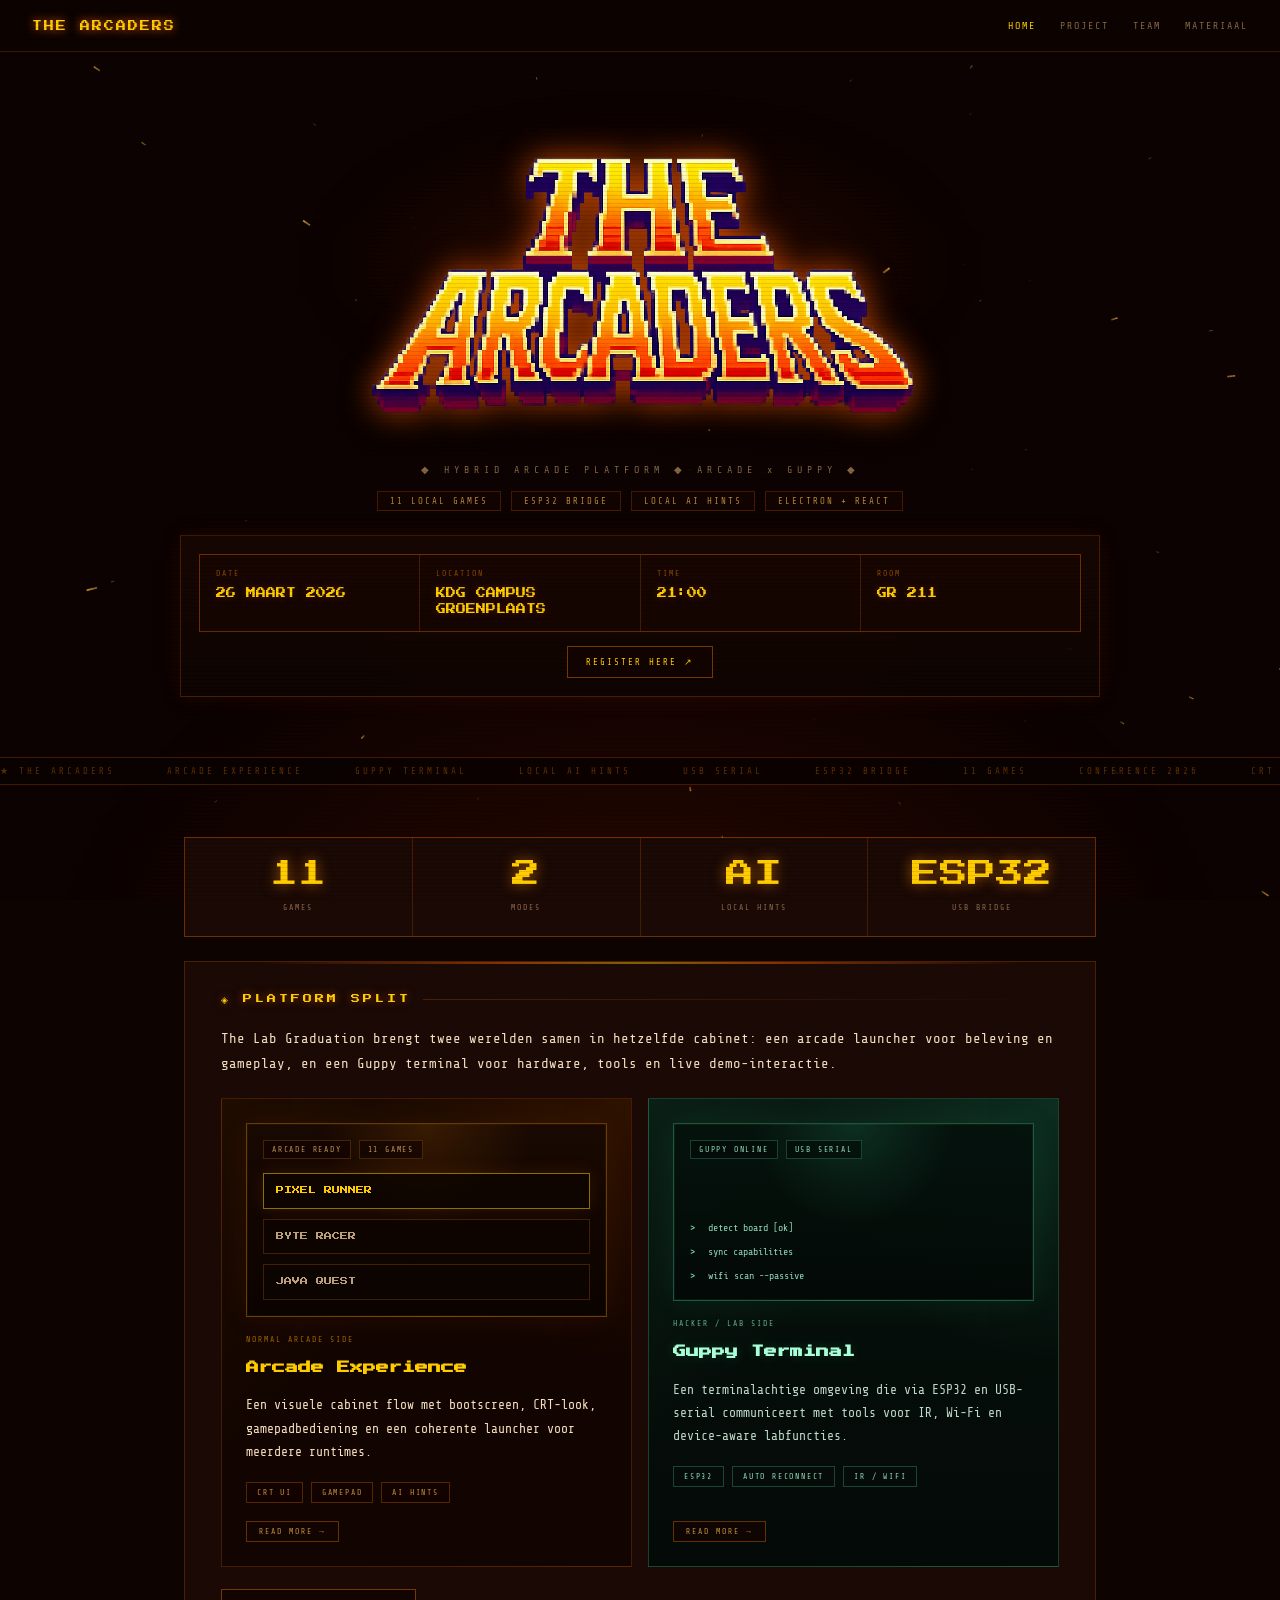
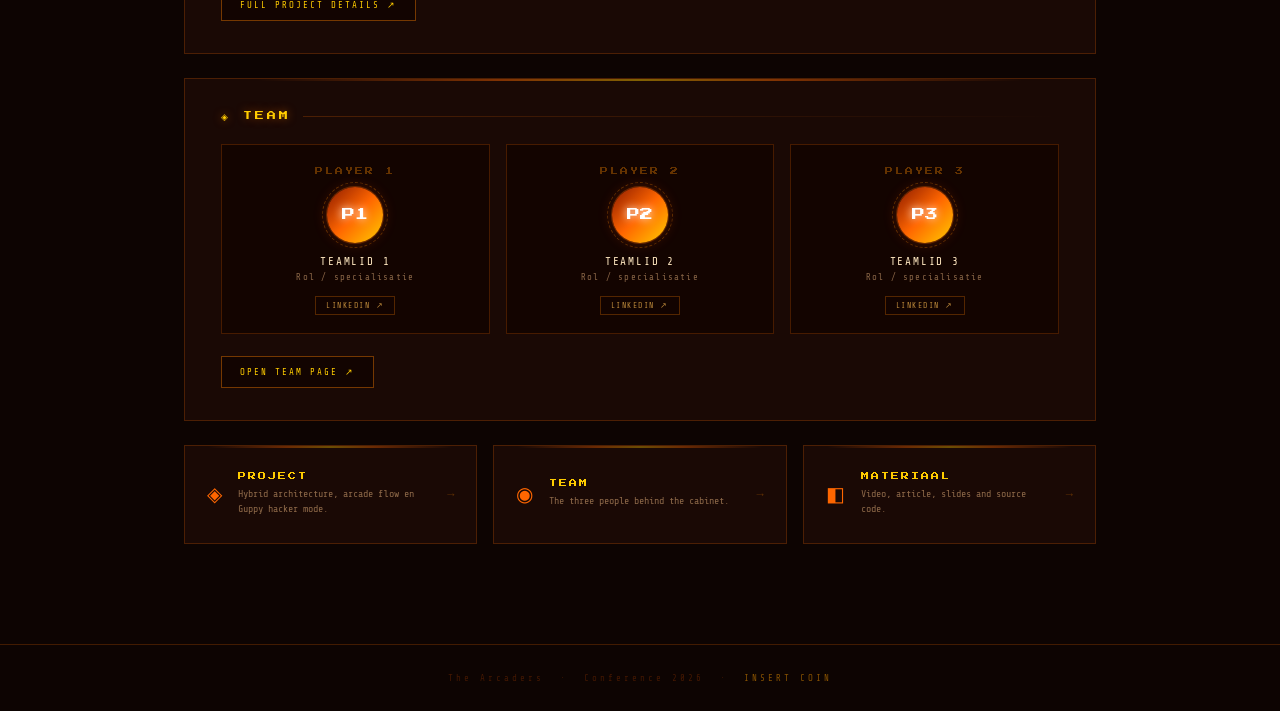
==== commit 82b4f7dd: "updated: projectpage + linkedin placeholders" ====
--- a/index.html
+++ b/index.html
@@ -24,12 +24,12 @@
   <section class="hero">
     <div class="hero-glow"></div>
     <img class="hero-logo" src="thearcaders_logo_cropped.png" alt="The Arcaders" />
-    <div class="hero-sub">◆ ARCADE SYSTEM ◆ CONFERENCE 2026 ◆</div>
+    <div class="hero-sub">◆ HYBRID ARCADE PLATFORM ◆ ARCADE x GUPPY ◆</div>
     <div class="hero-badges">
+      <span class="badge">11 LOCAL GAMES</span>
+      <span class="badge">ESP32 BRIDGE</span>
+      <span class="badge">LOCAL AI HINTS</span>
       <span class="badge">ELECTRON + REACT</span>
-      <span class="badge">ARCADE CABINET</span>
-      <span class="badge">HARDWARE HACKING</span>
-      <span class="badge">TEAM PROJECT</span>
     </div>
     <div class="event-panel">
       <div class="event-grid">
@@ -56,12 +56,12 @@
 
   <div class="ticker-wrap">
     <div class="ticker-inner">
-      <span>★ THE ARCADERS</span><span>INSERT COIN</span><span>HIGH SCORE</span>
-      <span>GUPPY TERMINAL</span><span>NFC · IR · WIFI</span><span>PLAY NOW</span>
-      <span>1UP READY</span><span>CONFERENCE 2026</span><span>CRT MODE ON</span>
-      <span>★ THE ARCADERS</span><span>INSERT COIN</span><span>HIGH SCORE</span>
-      <span>GUPPY TERMINAL</span><span>NFC · IR · WIFI</span><span>PLAY NOW</span>
-      <span>1UP READY</span><span>CONFERENCE 2026</span><span>CRT MODE ON</span>
+      <span>★ THE ARCADERS</span><span>ARCADE EXPERIENCE</span><span>GUPPY TERMINAL</span>
+      <span>LOCAL AI HINTS</span><span>USB SERIAL</span><span>ESP32 BRIDGE</span>
+      <span>11 GAMES</span><span>CONFERENCE 2026</span><span>CRT MODE ON</span>
+      <span>★ THE ARCADERS</span><span>ARCADE EXPERIENCE</span><span>GUPPY TERMINAL</span>
+      <span>LOCAL AI HINTS</span><span>USB SERIAL</span><span>ESP32 BRIDGE</span>
+      <span>11 GAMES</span><span>CONFERENCE 2026</span><span>CRT MODE ON</span>
     </div>
   </div>
 
@@ -72,48 +72,71 @@
         <span class="stat-label">GAMES</span>
       </div>
       <div class="stat-cell">
-        <span class="stat-num">3</span>
-        <span class="stat-label">PLAYERS</span>
-      </div>
-      <div class="stat-cell">
-        <span class="stat-num" id="s-score">000000</span>
-        <span class="stat-label">HIGH SCORE</span>
-      </div>
-      <div class="stat-cell">
-        <span class="stat-num">2026</span>
-        <span class="stat-label">CONFERENCE</span>
+        <span class="stat-num">2</span>
+        <span class="stat-label">MODES</span>
+      </div>
+      <div class="stat-cell">
+        <span class="stat-num">AI</span>
+        <span class="stat-label">LOCAL HINTS</span>
+      </div>
+      <div class="stat-cell">
+        <span class="stat-num">ESP32</span>
+        <span class="stat-label">USB BRIDGE</span>
       </div>
     </div>
 
     <section class="card" data-reveal>
-      <div class="section-label">◈ PROJECT PREVIEW</div>
-      <div class="preview-grid">
-        <div class="preview-pane">
-          <div class="fake-arcade">
-            <div class="wheel-dot"></div>
-            <div class="wheel-dot"></div>
-            <div class="wheel-dot"></div>
-            <div class="wheel-dot"></div>
-            <div class="wheel-dot"></div>
-            <div class="wheel-dot"></div>
-            <div class="wheel-center">SELECT</div>
-          </div>
-          <div class="preview-label">ARCADE MODULE</div>
-          <div class="preview-desc">CRT game selector with 11 games, gamepad support and AI hints.</div>
+      <div class="section-label">◈ PLATFORM SPLIT</div>
+      <p class="card-text section-intro">The Lab Graduation brengt twee werelden samen in hetzelfde cabinet: een arcade launcher voor beleving en gameplay, en een Guppy terminal voor hardware, tools en live demo-interactie.</p>
+      <div class="mode-grid">
+        <article class="mode-card arcade-mode">
+          <div class="mode-visual">
+            <div class="display-shell display-arcade display-shell-compact">
+              <div class="display-header">
+                <span>ARCADE READY</span>
+                <span>11 GAMES</span>
+              </div>
+              <div class="arcade-carousel">
+                <div class="arcade-slot arcade-slot-active">PIXEL RUNNER</div>
+                <div class="arcade-slot">BYTE RACER</div>
+                <div class="arcade-slot">JAVA QUEST</div>
+              </div>
+            </div>
+          </div>
+          <span class="mode-kicker">NORMAL ARCADE SIDE</span>
+          <h2 class="mode-title">Arcade Experience</h2>
+          <p class="mode-text">Een visuele cabinet flow met bootscreen, CRT-look, gamepadbediening en een coherente launcher voor meerdere runtimes.</p>
+          <div class="mode-chip-row">
+            <span class="mode-chip">CRT UI</span>
+            <span class="mode-chip">GAMEPAD</span>
+            <span class="mode-chip">AI HINTS</span>
+          </div>
           <a href="project.html#arcade" class="preview-link">READ MORE →</a>
-        </div>
-        <div class="preview-pane">
-          <div class="fake-screen">
-            <div class="fake-line">&gt; GUPPY OS v1.0 - ARM CORTEX</div>
-            <div class="fake-line">&gt; NFC MODULE........[OK]</div>
-            <div class="fake-line">&gt; IR BLASTER........[OK]</div>
-            <div class="fake-line">&gt; WIFI LINK..........[OK]</div>
-            <div class="fake-line">&gt; ROOT ACCESS GRANTED_</div>
-          </div>
-          <div class="preview-label">GUPPY TERMINAL</div>
-          <div class="preview-desc">Hardware hacking dashboard with NFC, IR blast and Wi-Fi controls.</div>
+        </article>
+        <article class="mode-card guppy-mode">
+          <div class="mode-visual">
+            <div class="display-shell display-guppy display-shell-compact">
+              <div class="display-header">
+                <span>GUPPY ONLINE</span>
+                <span>USB SERIAL</span>
+              </div>
+              <div class="terminal-stack">
+                <div class="terminal-line"><span class="terminal-prompt">&gt;</span> detect board [ok]</div>
+                <div class="terminal-line"><span class="terminal-prompt">&gt;</span> sync capabilities</div>
+                <div class="terminal-line"><span class="terminal-prompt">&gt;</span> wifi scan --passive</div>
+              </div>
+            </div>
+          </div>
+          <span class="mode-kicker">HACKER / LAB SIDE</span>
+          <h2 class="mode-title">Guppy Terminal</h2>
+          <p class="mode-text">Een terminalachtige omgeving die via ESP32 en USB-serial communiceert met tools voor IR, Wi-Fi en device-aware labfuncties.</p>
+          <div class="mode-chip-row">
+            <span class="mode-chip">ESP32</span>
+            <span class="mode-chip">AUTO RECONNECT</span>
+            <span class="mode-chip">IR / WIFI</span>
+          </div>
           <a href="project.html#guppy" class="preview-link">READ MORE →</a>
-        </div>
+        </article>
       </div>
       <div class="page-actions">
         <a href="project.html" class="page-link">FULL PROJECT DETAILS ↗</a>
@@ -155,7 +178,7 @@
         <span class="nav-icon">◈</span>
         <div class="nav-body">
           <div class="nav-title">PROJECT</div>
-          <div class="nav-desc">Architecture, modules and tech stack.</div>
+          <div class="nav-desc">Hybrid architecture, arcade flow en Guppy hacker mode.</div>
         </div>
         <span class="nav-arrow">→</span>
       </a>
--- a/theme.css
+++ b/theme.css
@@ -208,6 +208,68 @@
   border: 1px solid var(--border);
   color: rgba(255, 190, 80, 0.7);
   background: rgba(20, 5, 0, 0.7);
+}
+
+.hero-copy-panel {
+  margin-top: 24px;
+  width: min(980px, 100%);
+  border: 1px solid var(--border);
+  background: linear-gradient(180deg, rgba(24, 7, 2, 0.86), rgba(12, 4, 1, 0.92));
+  padding: 24px 28px;
+  box-shadow: 0 0 28px rgba(255, 100, 0, 0.08);
+}
+
+.hero-lead {
+  max-width: 34ch;
+  margin: 0 auto;
+  font-size: clamp(16px, 2.1vw, 22px);
+  line-height: 1.75;
+  color: #fff1d8;
+}
+
+.hero-note {
+  max-width: 78ch;
+  margin: 14px auto 0;
+  font-size: 12px;
+  line-height: 1.85;
+  color: var(--muted);
+}
+
+.hero-jumps {
+  margin-top: 18px;
+  display: flex;
+  justify-content: center;
+  gap: 10px;
+  flex-wrap: wrap;
+}
+
+.hero-jump {
+  display: inline-block;
+  padding: 7px 14px;
+  border: 1px solid rgba(255, 130, 0, 0.34);
+  background: rgba(18, 4, 0, 0.74);
+  color: var(--gold);
+  text-decoration: none;
+  font-size: 8px;
+  letter-spacing: 2px;
+  transition: transform 0.2s, border-color 0.2s, box-shadow 0.2s;
+}
+
+.hero-jump:hover {
+  transform: translateY(-2px);
+  border-color: rgba(255, 180, 0, 0.65);
+  box-shadow: 0 0 18px rgba(255, 120, 0, 0.14);
+}
+
+.hero-jump-hack {
+  border-color: rgba(98, 255, 179, 0.32);
+  color: rgba(165, 255, 219, 0.9);
+  background: rgba(4, 13, 10, 0.82);
+}
+
+.hero-jump-hack:hover {
+  border-color: rgba(98, 255, 179, 0.58);
+  box-shadow: 0 0 18px rgba(72, 255, 182, 0.14);
 }
 
 .event-panel {
@@ -602,6 +664,279 @@
 .preview-link:hover {
   border-color: rgba(255, 160, 0, 0.6);
   color: var(--gold);
+}
+
+.section-intro {
+  margin-bottom: 22px;
+}
+
+.mode-grid {
+  display: grid;
+  grid-template-columns: repeat(2, 1fr);
+  gap: 16px;
+}
+
+.mode-card {
+  position: relative;
+  overflow: hidden;
+  border: 1px solid var(--border);
+  padding: 24px;
+  background: radial-gradient(circle at top right, rgba(255, 120, 0, 0.12), transparent 42%), rgba(18, 4, 0, 0.92);
+  min-height: 100%;
+  display: flex;
+  flex-direction: column;
+  transition: transform 0.25s, border-color 0.25s, box-shadow 0.25s;
+}
+
+.mode-card:hover {
+  transform: translateY(-4px);
+  border-color: rgba(255, 150, 0, 0.48);
+  box-shadow: 0 0 24px rgba(255, 110, 0, 0.08);
+}
+
+.mode-card::before {
+  content: "";
+  position: absolute;
+  inset: 0;
+  background: linear-gradient(135deg, rgba(255, 180, 0, 0.05), transparent 42%);
+  pointer-events: none;
+}
+
+.guppy-mode {
+  border-color: rgba(98, 255, 179, 0.22);
+  background: radial-gradient(circle at top right, rgba(64, 255, 176, 0.12), transparent 42%), linear-gradient(180deg, rgba(5, 18, 12, 0.95), rgba(3, 10, 8, 0.97));
+}
+
+.guppy-mode:hover {
+  border-color: rgba(98, 255, 179, 0.46);
+  box-shadow: 0 0 24px rgba(64, 255, 176, 0.08);
+}
+
+.guppy-mode::before {
+  background: linear-gradient(135deg, rgba(98, 255, 179, 0.06), transparent 42%);
+}
+
+.mode-kicker {
+  display: block;
+  margin-bottom: 12px;
+  font-size: 8px;
+  letter-spacing: 2px;
+  color: rgba(255, 160, 0, 0.6);
+}
+
+.guppy-mode .mode-kicker {
+  color: rgba(146, 255, 209, 0.66);
+}
+
+.mode-title {
+  font-family: "Press Start 2P", monospace;
+  font-size: 13px;
+  line-height: 1.8;
+  color: var(--gold);
+  margin-bottom: 14px;
+}
+
+.guppy-mode .mode-title {
+  color: #abffd8;
+  text-shadow: 0 0 12px rgba(76, 255, 182, 0.18);
+}
+
+.mode-text {
+  font-size: 13px;
+  line-height: 1.8;
+  color: var(--text);
+  margin-bottom: 18px;
+}
+
+.guppy-mode .mode-text {
+  color: rgba(225, 255, 238, 0.84);
+}
+
+.mode-chip-row {
+  display: flex;
+  gap: 8px;
+  flex-wrap: wrap;
+  margin-bottom: 18px;
+}
+
+.mode-chip {
+  display: inline-block;
+  padding: 5px 10px;
+  border: 1px solid rgba(255, 130, 0, 0.28);
+  background: rgba(18, 4, 0, 0.72);
+  color: rgba(255, 190, 80, 0.74);
+  font-size: 8px;
+  letter-spacing: 1.8px;
+}
+
+.guppy-mode .mode-chip {
+  border-color: rgba(98, 255, 179, 0.24);
+  background: rgba(4, 12, 9, 0.8);
+  color: rgba(170, 255, 219, 0.84);
+}
+
+.mode-visual {
+  margin-bottom: 18px;
+}
+
+.mode-card .preview-link {
+  margin-top: auto;
+  align-self: flex-start;
+}
+
+.display-pane {
+  justify-content: center;
+}
+
+.preview-copy-pane {
+  justify-content: flex-start;
+}
+
+.preview-desc-lg {
+  font-size: 13px;
+  line-height: 1.8;
+  color: var(--text);
+}
+
+.display-shell {
+  position: relative;
+  z-index: 2;
+  border: 1px solid rgba(255, 130, 0, 0.34);
+  background: linear-gradient(180deg, rgba(22, 6, 1, 0.95), rgba(10, 3, 0, 0.98));
+  min-height: 276px;
+  padding: 16px;
+  display: flex;
+  flex-direction: column;
+  justify-content: space-between;
+  gap: 14px;
+  box-shadow: inset 0 0 0 1px rgba(255, 140, 0, 0.06), 0 0 30px rgba(255, 100, 0, 0.08);
+}
+
+.display-shell-compact {
+  min-height: 178px;
+}
+
+.display-arcade {
+  border-color: rgba(255, 160, 0, 0.36);
+  background: radial-gradient(circle at top center, rgba(255, 140, 0, 0.14), transparent 40%), linear-gradient(180deg, rgba(24, 8, 2, 0.95), rgba(10, 3, 0, 0.98));
+}
+
+.display-guppy {
+  border-color: rgba(98, 255, 179, 0.3);
+  background: radial-gradient(circle at top center, rgba(64, 255, 176, 0.12), transparent 40%), linear-gradient(180deg, rgba(5, 18, 12, 0.96), rgba(3, 9, 7, 0.98));
+  box-shadow: inset 0 0 0 1px rgba(98, 255, 179, 0.06), 0 0 30px rgba(64, 255, 176, 0.08);
+}
+
+.display-header,
+.display-status {
+  display: flex;
+  gap: 8px;
+  flex-wrap: wrap;
+  align-items: center;
+}
+
+.display-header span,
+.display-status span {
+  padding: 4px 8px;
+  border: 1px solid rgba(255, 140, 0, 0.22);
+  background: rgba(18, 4, 0, 0.7);
+  color: rgba(255, 198, 112, 0.72);
+  font-size: 8px;
+  letter-spacing: 1.8px;
+}
+
+.display-guppy .display-header span,
+.display-status-hack span {
+  border-color: rgba(98, 255, 179, 0.22);
+  background: rgba(4, 12, 9, 0.74);
+  color: rgba(165, 255, 219, 0.84);
+}
+
+.arcade-carousel {
+  display: grid;
+  gap: 10px;
+}
+
+.arcade-slot {
+  padding: 12px 14px;
+  border: 1px solid rgba(255, 130, 0, 0.22);
+  background: rgba(12, 4, 0, 0.76);
+  color: rgba(255, 221, 170, 0.72);
+  font-family: "Press Start 2P", monospace;
+  font-size: 9px;
+  line-height: 1.7;
+}
+
+.arcade-slot-active {
+  border-color: rgba(255, 210, 0, 0.52);
+  color: var(--gold);
+  box-shadow: 0 0 18px rgba(255, 130, 0, 0.12);
+}
+
+.display-shell-compact .arcade-slot {
+  padding: 10px 12px;
+  font-size: 8px;
+}
+
+.terminal-stack {
+  display: flex;
+  flex-direction: column;
+  gap: 8px;
+  font-size: 10px;
+  line-height: 1.6;
+}
+
+.terminal-line {
+  color: rgba(168, 255, 220, 0.84);
+}
+
+.terminal-line-muted {
+  color: rgba(132, 222, 185, 0.58);
+}
+
+.terminal-prompt {
+  color: #7dffd0;
+  margin-right: 8px;
+}
+
+.capability-grid {
+  display: grid;
+  grid-template-columns: repeat(2, 1fr);
+  gap: 12px;
+  margin-top: 18px;
+}
+
+.capability-card {
+  border: 1px solid var(--border);
+  background: rgba(18, 4, 0, 0.82);
+  padding: 14px;
+}
+
+.capability-card-hack {
+  border-color: rgba(98, 255, 179, 0.22);
+  background: rgba(4, 12, 9, 0.82);
+}
+
+.capability-label {
+  display: block;
+  margin-bottom: 8px;
+  font-size: 8px;
+  letter-spacing: 2px;
+  color: rgba(255, 140, 0, 0.54);
+}
+
+.capability-card-hack .capability-label {
+  color: rgba(146, 255, 209, 0.68);
+}
+
+.capability-text {
+  font-size: 12px;
+  line-height: 1.7;
+  color: var(--text);
+}
+
+.capability-card-hack .capability-text {
+  color: rgba(225, 255, 238, 0.84);
 }
 
 .preview-pane::before,
@@ -890,6 +1225,10 @@
   grid-template-columns: repeat(4, 1fr);
 }
 
+.architecture-grid {
+  grid-template-columns: repeat(3, 1fr);
+}
+
 .stack-title {
   font-size: 10px;
   line-height: 1.6;
@@ -1045,7 +1384,8 @@
 
 @media (max-width: 900px) {
   .profile-grid,
-  .stack-grid {
+  .stack-grid,
+  .architecture-grid {
     grid-template-columns: repeat(2, 1fr);
   }
 }
@@ -1056,7 +1396,9 @@
   .preview-grid,
   .nav-grid,
   .team-strip,
-  .list-grid {
+  .list-grid,
+  .mode-grid,
+  .capability-grid {
     grid-template-columns: 1fr;
   }
 
@@ -1066,6 +1408,10 @@
 
   .card {
     padding: 24px 22px;
+  }
+
+  .hero-copy-panel {
+    padding: 20px 18px;
   }
 }
 
@@ -1078,7 +1424,8 @@
 @media (max-width: 560px) {
   .stats-row,
   .detail-list,
-  .stack-grid {
+  .stack-grid,
+  .architecture-grid {
     grid-template-columns: 1fr;
   }
 
@@ -1088,6 +1435,10 @@
 
   .topbar-links {
     gap: 12px;
+  }
+
+  .hero-lead {
+    font-size: 15px;
   }
 }
 
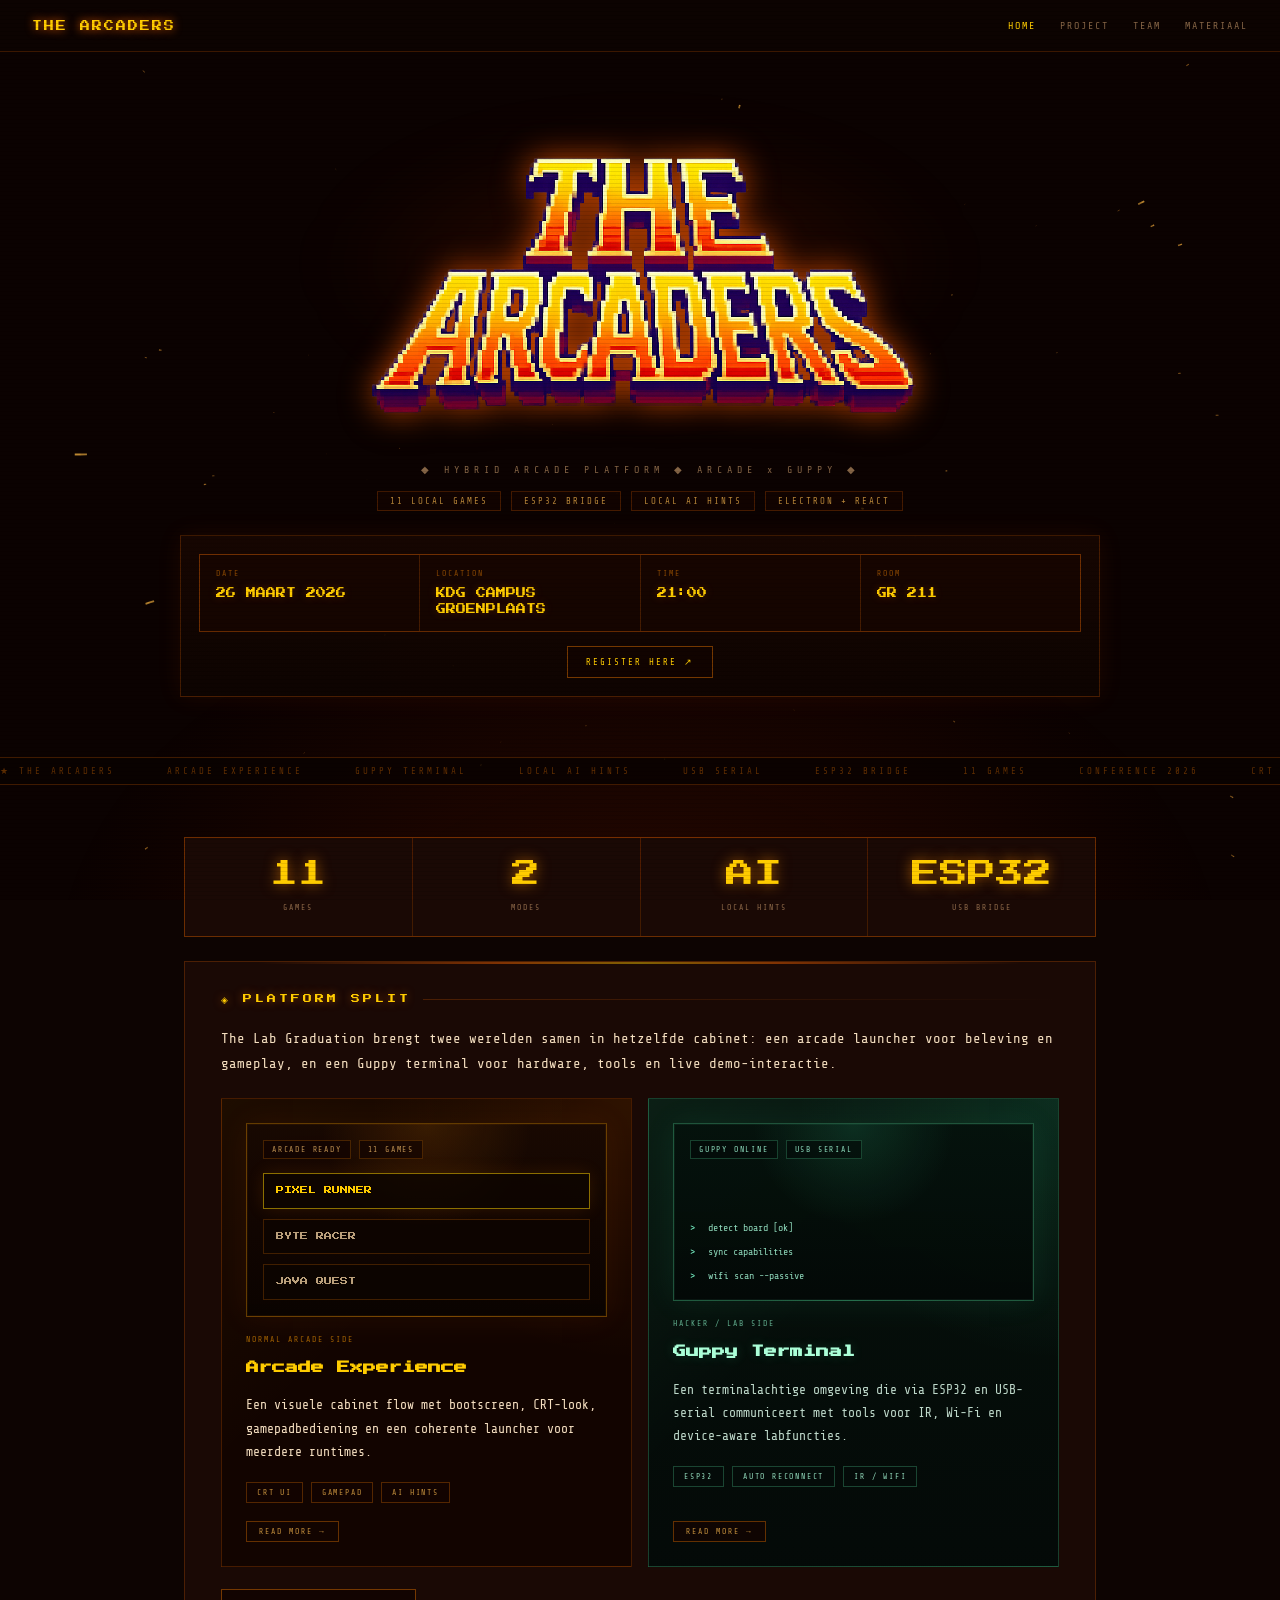
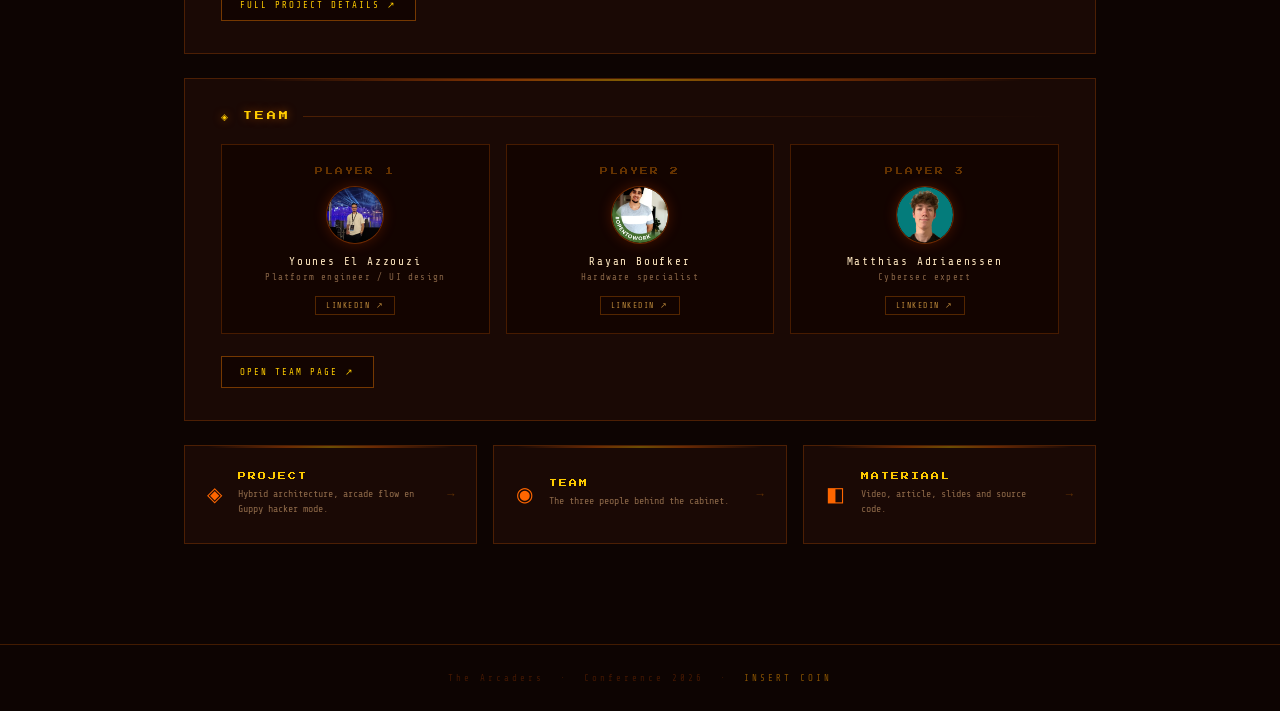
==== commit 110422cb: "fix: assets" ====
--- a/index.html
+++ b/index.html
@@ -4,7 +4,7 @@
   <meta charset="UTF-8" />
   <meta name="viewport" content="width=device-width, initial-scale=1.0" />
   <title>THE ARCADERS - Conference 2026</title>
-  <link href="https://fonts.googleapis.com/css2?family=Press+Start+2P&family=Share+Tech+Mono&display=swap" rel="stylesheet" />
+  <link href="https://fonts.googleapis.com/css2?family=Press+Start+2P&amp;family=Share+Tech+Mono&amp;display=swap" rel="stylesheet" />
   <link rel="stylesheet" href="theme.css" />
 </head>
 <body>
@@ -23,7 +23,7 @@
 
   <section class="hero">
     <div class="hero-glow"></div>
-    <img class="hero-logo" src="thearcaders_logo_cropped.png" alt="The Arcaders" />
+    <img class="hero-logo" src="assets/thearcaders_logo_cropped.png" alt="The Arcaders" />
     <div class="hero-sub">◆ HYBRID ARCADE PLATFORM ◆ ARCADE x GUPPY ◆</div>
     <div class="hero-badges">
       <span class="badge">11 LOCAL GAMES</span>
@@ -145,26 +145,32 @@
 
     <section class="card" data-reveal>
       <div class="section-label">◈ TEAM</div>
-      <div class="team-strip">
-        <a href="https://linkedin.com/in/VERVANG" target="_blank" rel="noopener" class="player-mini">
+      <div class="team-strip team-strip-photos">
+        <a href="https://www.linkedin.com/in/youneselazzouzi" target="_blank" rel="noopener" class="player-mini">
           <div class="mini-num">PLAYER 1</div>
-          <div class="mini-avatar">P1</div>
-          <div class="mini-name">TEAMLID 1</div>
-          <div class="mini-role">Rol / specialisatie</div>
+          <div class="mini-avatar mini-avatar-photo">
+            <img src="assets/younes.jpeg" alt="Younes El Azzouzi" class="mini-avatar-image" />
+          </div>
+          <div class="mini-name">Younes El Azzouzi</div>
+          <div class="mini-role">Platform engineer / UI design</div>
           <span class="mini-li">LINKEDIN ↗</span>
         </a>
-        <a href="https://linkedin.com/in/VERVANG" target="_blank" rel="noopener" class="player-mini">
+        <a href="https://www.linkedin.com/in/rayan-boufker-657b2b168/" target="_blank" rel="noopener" class="player-mini">
           <div class="mini-num">PLAYER 2</div>
-          <div class="mini-avatar">P2</div>
-          <div class="mini-name">TEAMLID 2</div>
-          <div class="mini-role">Rol / specialisatie</div>
+          <div class="mini-avatar mini-avatar-photo">
+            <img src="assets/rayan.jpeg" alt="Rayan Boufker" class="mini-avatar-image" />
+          </div>
+          <div class="mini-name">Rayan Boufker</div>
+          <div class="mini-role">Hardware specialist</div>
           <span class="mini-li">LINKEDIN ↗</span>
         </a>
-        <a href="https://linkedin.com/in/VERVANG" target="_blank" rel="noopener" class="player-mini">
+        <a href="https://www.linkedin.com/in/matthias-adriaenssen-aa9477317/" target="_blank" rel="noopener" class="player-mini">
           <div class="mini-num">PLAYER 3</div>
-          <div class="mini-avatar">P3</div>
-          <div class="mini-name">TEAMLID 3</div>
-          <div class="mini-role">Rol / specialisatie</div>
+          <div class="mini-avatar mini-avatar-photo">
+            <img src="assets/matthias.jpeg" alt="Matthias Adriaenssen" class="mini-avatar-image" />
+          </div>
+          <div class="mini-name">Matthias Adriaenssen</div>
+          <div class="mini-role">Cybersec expert</div>
           <span class="mini-li">LINKEDIN ↗</span>
         </a>
       </div>
--- a/theme.css
+++ b/theme.css
@@ -1012,6 +1012,7 @@
   box-shadow: 0 0 0 1px rgba(255, 110, 0, 0.3), 0 0 14px rgba(255, 80, 0, 0.25);
   position: relative;
   transition: box-shadow 0.3s;
+  overflow: hidden;
 }
 
 .mini-avatar {
@@ -1019,6 +1020,21 @@
   height: 56px;
   margin: 0 auto 12px;
   font-size: 13px;
+}
+
+.mini-avatar-photo,
+.profile-avatar-photo {
+  background: #120400;
+  text-shadow: none;
+}
+
+.mini-avatar-image,
+.profile-avatar-image {
+  width: 100%;
+  height: 100%;
+  object-fit: cover;
+  border-radius: 50%;
+  display: block;
 }
 
 .mini-avatar::after,
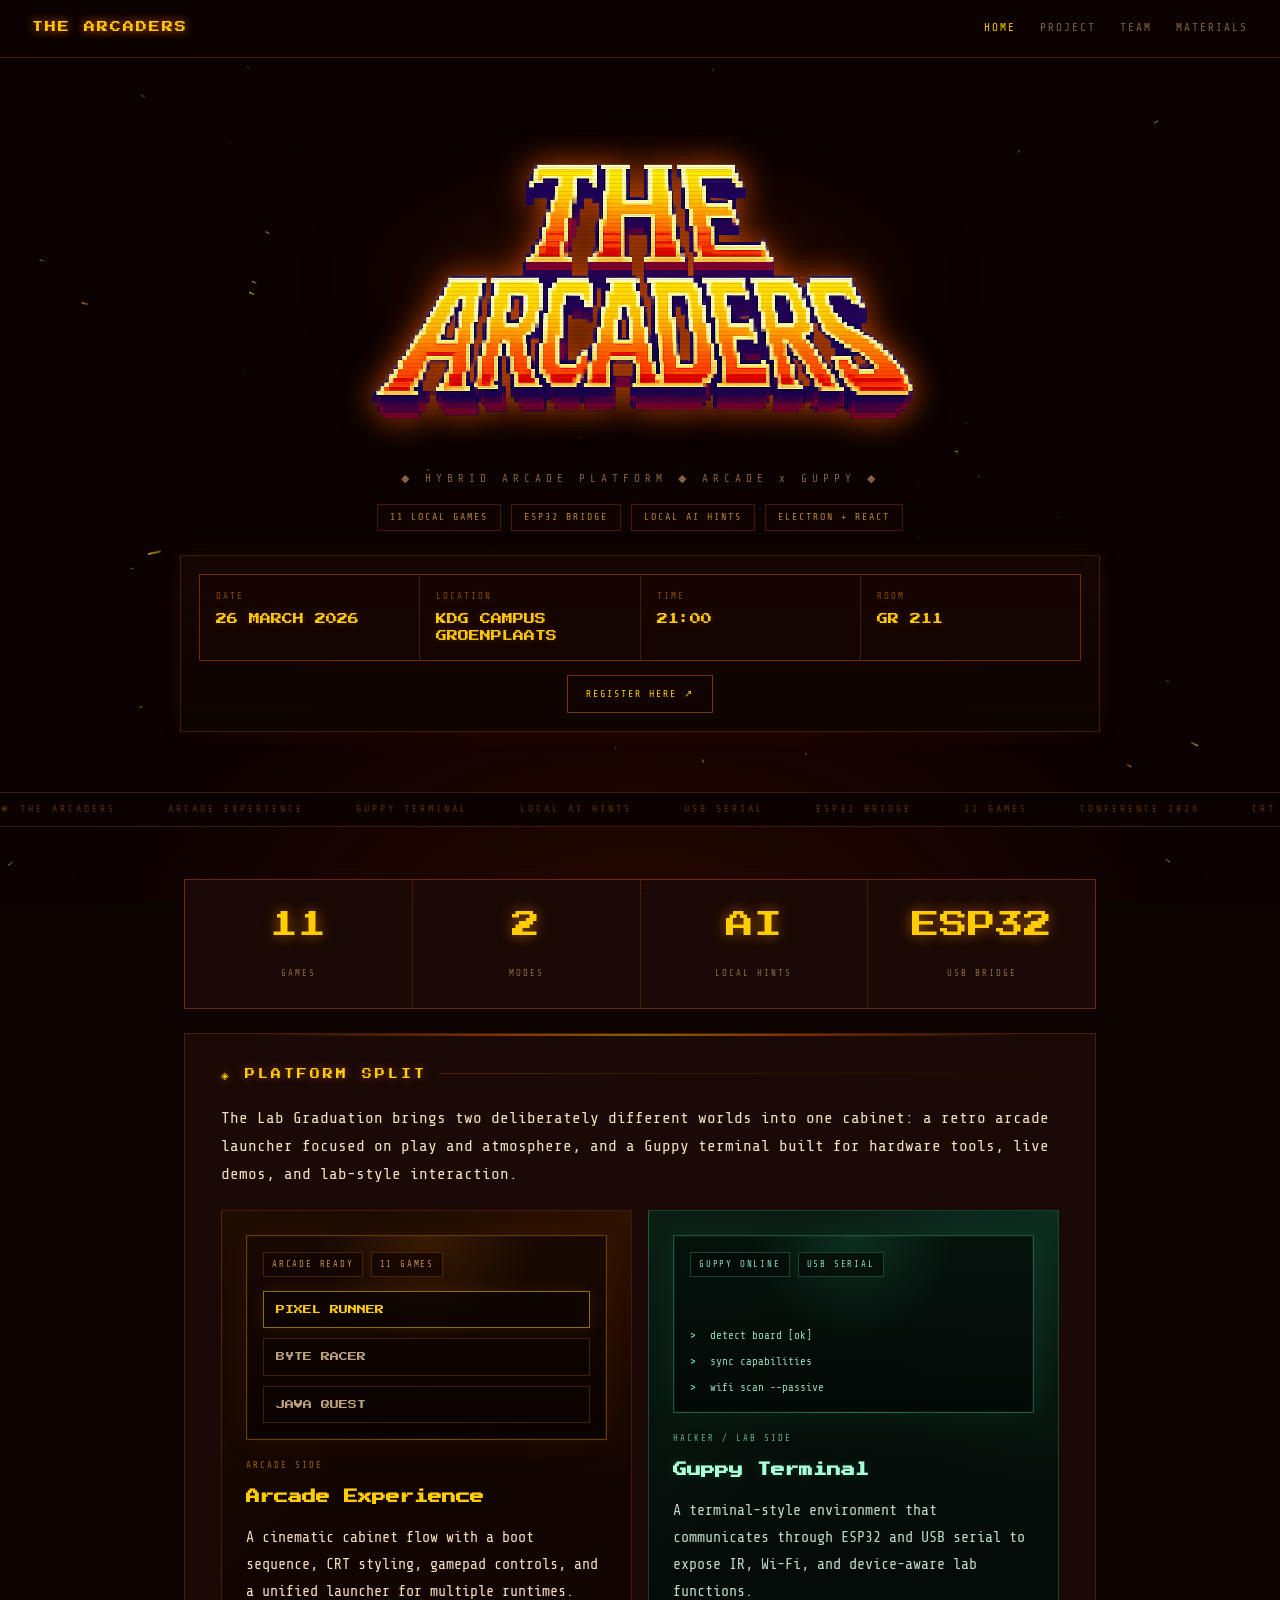
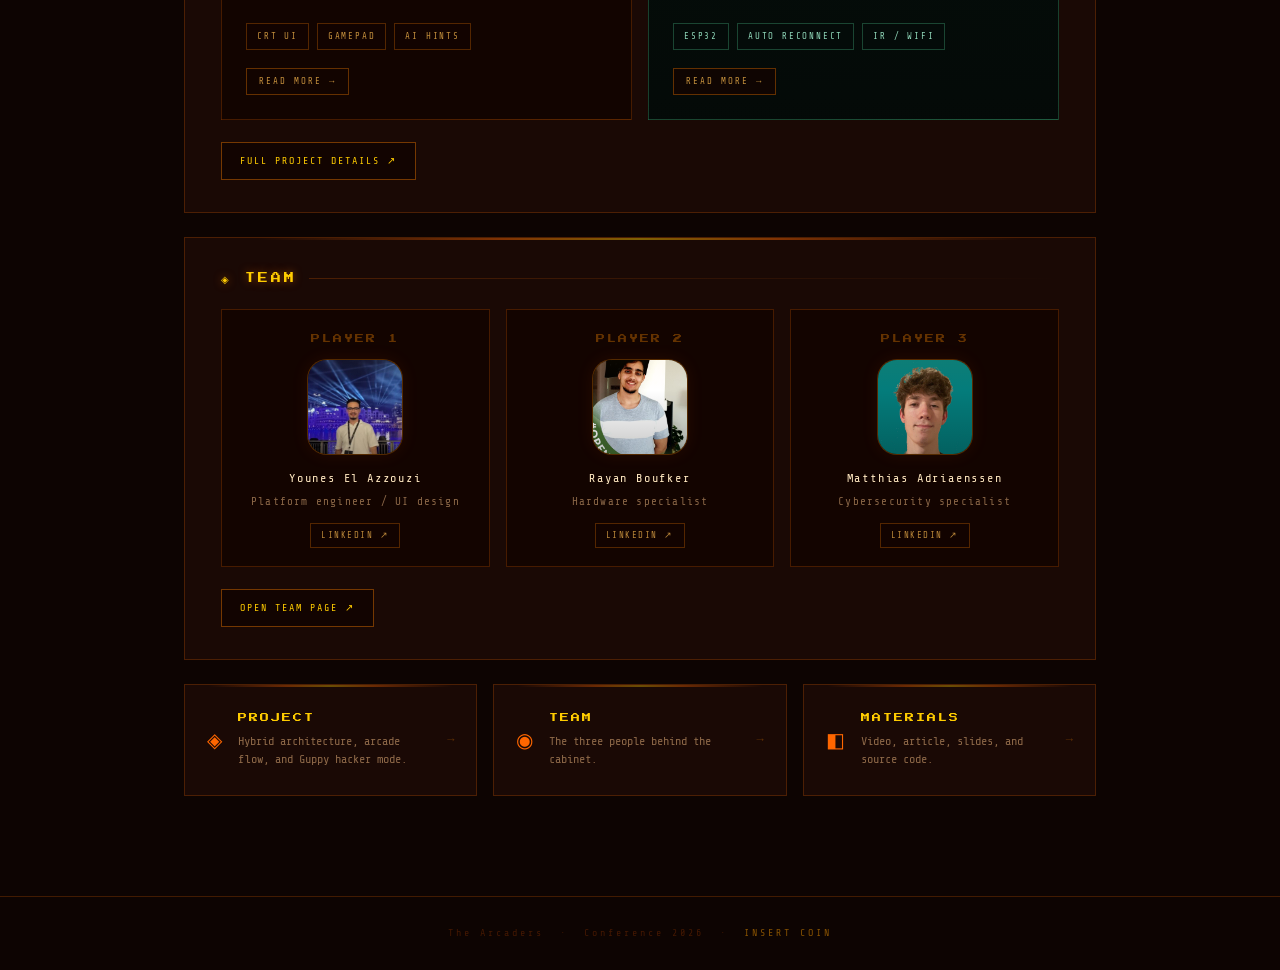
==== commit 26f9897e: "update: translate site to English and add project article" ====
--- a/index.html
+++ b/index.html
@@ -1,5 +1,5 @@
 <!DOCTYPE html>
-<html lang="nl">
+<html lang="en">
 <head>
   <meta charset="UTF-8" />
   <meta name="viewport" content="width=device-width, initial-scale=1.0" />
@@ -17,7 +17,7 @@
       <a href="index.html" class="active">HOME</a>
       <a href="project.html">PROJECT</a>
       <a href="team.html">TEAM</a>
-      <a href="materiaal.html">MATERIAAL</a>
+      <a href="materiaal.html">MATERIALS</a>
     </div>
   </nav>
 
@@ -35,7 +35,7 @@
       <div class="event-grid">
         <div class="event-item">
           <span class="event-key">DATE</span>
-          <span class="event-value">26 MAART 2026</span>
+          <span class="event-value">26 MARCH 2026</span>
         </div>
         <div class="event-item">
           <span class="event-key">LOCATION</span>
@@ -87,7 +87,7 @@
 
     <section class="card" data-reveal>
       <div class="section-label">◈ PLATFORM SPLIT</div>
-      <p class="card-text section-intro">The Lab Graduation brengt twee werelden samen in hetzelfde cabinet: een arcade launcher voor beleving en gameplay, en een Guppy terminal voor hardware, tools en live demo-interactie.</p>
+      <p class="card-text section-intro">The Lab Graduation brings two deliberately different worlds into one cabinet: a retro arcade launcher focused on play and atmosphere, and a Guppy terminal built for hardware tools, live demos, and lab-style interaction.</p>
       <div class="mode-grid">
         <article class="mode-card arcade-mode">
           <div class="mode-visual">
@@ -103,9 +103,9 @@
               </div>
             </div>
           </div>
-          <span class="mode-kicker">NORMAL ARCADE SIDE</span>
+          <span class="mode-kicker">ARCADE SIDE</span>
           <h2 class="mode-title">Arcade Experience</h2>
-          <p class="mode-text">Een visuele cabinet flow met bootscreen, CRT-look, gamepadbediening en een coherente launcher voor meerdere runtimes.</p>
+          <p class="mode-text">A cinematic cabinet flow with a boot sequence, CRT styling, gamepad controls, and a unified launcher for multiple runtimes.</p>
           <div class="mode-chip-row">
             <span class="mode-chip">CRT UI</span>
             <span class="mode-chip">GAMEPAD</span>
@@ -129,7 +129,7 @@
           </div>
           <span class="mode-kicker">HACKER / LAB SIDE</span>
           <h2 class="mode-title">Guppy Terminal</h2>
-          <p class="mode-text">Een terminalachtige omgeving die via ESP32 en USB-serial communiceert met tools voor IR, Wi-Fi en device-aware labfuncties.</p>
+          <p class="mode-text">A terminal-style environment that communicates through ESP32 and USB serial to expose IR, Wi-Fi, and device-aware lab functions.</p>
           <div class="mode-chip-row">
             <span class="mode-chip">ESP32</span>
             <span class="mode-chip">AUTO RECONNECT</span>
@@ -146,33 +146,33 @@
     <section class="card" data-reveal>
       <div class="section-label">◈ TEAM</div>
       <div class="team-strip team-strip-photos">
-        <a href="https://www.linkedin.com/in/youneselazzouzi" target="_blank" rel="noopener" class="player-mini">
+        <article class="player-mini">
           <div class="mini-num">PLAYER 1</div>
-          <div class="mini-avatar mini-avatar-photo">
-            <img src="assets/younes.jpeg" alt="Younes El Azzouzi" class="mini-avatar-image" />
+          <div class="team-photo-frame team-photo-mini">
+            <img src="assets/younes.jpeg" alt="Younes El Azzouzi" class="team-photo-image team-photo-younes" />
           </div>
           <div class="mini-name">Younes El Azzouzi</div>
           <div class="mini-role">Platform engineer / UI design</div>
-          <span class="mini-li">LINKEDIN ↗</span>
-        </a>
-        <a href="https://www.linkedin.com/in/rayan-boufker-657b2b168/" target="_blank" rel="noopener" class="player-mini">
+          <a href="https://www.linkedin.com/in/youneselazzouzi" target="_blank" rel="noopener" class="mini-li">LINKEDIN ↗</a>
+        </article>
+        <article class="player-mini">
           <div class="mini-num">PLAYER 2</div>
-          <div class="mini-avatar mini-avatar-photo">
-            <img src="assets/rayan.jpeg" alt="Rayan Boufker" class="mini-avatar-image" />
+          <div class="team-photo-frame team-photo-mini">
+            <img src="assets/rayan.jpeg" alt="Rayan Boufker" class="team-photo-image team-photo-rayan" />
           </div>
           <div class="mini-name">Rayan Boufker</div>
           <div class="mini-role">Hardware specialist</div>
-          <span class="mini-li">LINKEDIN ↗</span>
-        </a>
-        <a href="https://www.linkedin.com/in/matthias-adriaenssen-aa9477317/" target="_blank" rel="noopener" class="player-mini">
+          <a href="https://www.linkedin.com/in/rayan-boufker-657b2b168/" target="_blank" rel="noopener" class="mini-li">LINKEDIN ↗</a>
+        </article>
+        <article class="player-mini">
           <div class="mini-num">PLAYER 3</div>
-          <div class="mini-avatar mini-avatar-photo">
-            <img src="assets/matthias.jpeg" alt="Matthias Adriaenssen" class="mini-avatar-image" />
+          <div class="team-photo-frame team-photo-mini">
+            <img src="assets/matthias.jpeg" alt="Matthias Adriaenssen" class="team-photo-image team-photo-matthias" />
           </div>
           <div class="mini-name">Matthias Adriaenssen</div>
-          <div class="mini-role">Cybersec expert</div>
-          <span class="mini-li">LINKEDIN ↗</span>
-        </a>
+          <div class="mini-role">Cybersecurity specialist</div>
+          <a href="https://www.linkedin.com/in/matthias-adriaenssen-aa9477317/" target="_blank" rel="noopener" class="mini-li">LINKEDIN ↗</a>
+        </article>
       </div>
       <div class="page-actions">
         <a href="team.html" class="page-link">OPEN TEAM PAGE ↗</a>
@@ -184,7 +184,7 @@
         <span class="nav-icon">◈</span>
         <div class="nav-body">
           <div class="nav-title">PROJECT</div>
-          <div class="nav-desc">Hybrid architecture, arcade flow en Guppy hacker mode.</div>
+          <div class="nav-desc">Hybrid architecture, arcade flow, and Guppy hacker mode.</div>
         </div>
         <span class="nav-arrow">→</span>
       </a>
@@ -199,8 +199,8 @@
       <a href="materiaal.html" class="nav-card">
         <span class="nav-icon">◧</span>
         <div class="nav-body">
-          <div class="nav-title">MATERIAAL</div>
-          <div class="nav-desc">Video, article, slides and source code.</div>
+          <div class="nav-title">MATERIALS</div>
+          <div class="nav-desc">Video, article, slides, and source code.</div>
         </div>
         <span class="nav-arrow">→</span>
       </a>
--- a/theme.css
+++ b/theme.css
@@ -25,6 +25,8 @@
   background: var(--dark);
   color: var(--text);
   font-family: "Share Tech Mono", monospace;
+  font-size: 18px;
+  line-height: 1.65;
   min-height: 100vh;
   overflow-x: hidden;
 }
@@ -83,14 +85,14 @@
   align-items: center;
   justify-content: space-between;
   padding: 0 32px;
-  min-height: 52px;
+  min-height: 58px;
   gap: 18px;
   backdrop-filter: blur(8px);
 }
 
 .topbar-logo {
   font-family: "Press Start 2P", monospace;
-  font-size: 10px;
+  font-size: 11px;
   letter-spacing: 2px;
   color: var(--gold);
   text-decoration: none;
@@ -106,7 +108,7 @@
 }
 
 .topbar-links a {
-  font-size: 10px;
+  font-size: 11px;
   letter-spacing: 2px;
   color: var(--muted);
   text-decoration: none;
@@ -186,7 +188,7 @@
 
 .hero-sub {
   margin-top: 18px;
-  font-size: 10px;
+  font-size: 11px;
   letter-spacing: 5px;
   color: var(--muted);
   animation: fade-up 0.8s ease-out 0.3s both;
@@ -202,7 +204,7 @@
 }
 
 .badge {
-  font-size: 9px;
+  font-size: 10px;
   letter-spacing: 2px;
   padding: 4px 12px;
   border: 1px solid var(--border);
@@ -230,7 +232,7 @@
 .hero-note {
   max-width: 78ch;
   margin: 14px auto 0;
-  font-size: 12px;
+  font-size: 14px;
   line-height: 1.85;
   color: var(--muted);
 }
@@ -250,7 +252,7 @@
   background: rgba(18, 4, 0, 0.74);
   color: var(--gold);
   text-decoration: none;
-  font-size: 8px;
+  font-size: 9px;
   letter-spacing: 2px;
   transition: transform 0.2s, border-color 0.2s, box-shadow 0.2s;
 }
@@ -299,7 +301,7 @@
 
 .event-key {
   display: block;
-  font-size: 8px;
+  font-size: 9px;
   letter-spacing: 2px;
   color: rgba(255, 140, 0, 0.5);
   margin-bottom: 7px;
@@ -308,7 +310,7 @@
 .event-value {
   display: block;
   font-family: "Press Start 2P", monospace;
-  font-size: 10px;
+  font-size: 11px;
   line-height: 1.6;
   color: var(--gold);
   text-shadow: 0 0 8px rgba(255, 120, 0, 0.25);
@@ -318,7 +320,7 @@
 .page-link,
 .resource-link {
   display: inline-block;
-  font-size: 9px;
+  font-size: 10px;
   letter-spacing: 2px;
   padding: 10px 18px;
   border: 1px solid rgba(255, 130, 0, 0.42);
@@ -362,7 +364,7 @@
   gap: 52px;
   white-space: nowrap;
   animation: ticker 22s linear infinite;
-  font-size: 9px;
+  font-size: 10px;
   letter-spacing: 3px;
   color: rgba(200, 100, 0, 0.45);
 }
@@ -400,7 +402,7 @@
 
 .section-label {
   font-family: "Press Start 2P", monospace;
-  font-size: 9px;
+  font-size: 10px;
   letter-spacing: 3px;
   color: var(--gold);
   text-shadow: 0 0 8px rgba(255, 120, 0, 0.5);
@@ -473,7 +475,7 @@
 }
 
 .stat-label {
-  font-size: 8px;
+  font-size: 9px;
   letter-spacing: 2px;
   color: var(--muted);
 }
@@ -632,7 +634,7 @@
   position: relative;
   z-index: 2;
   font-family: "Press Start 2P", monospace;
-  font-size: 7px;
+  font-size: 8px;
   letter-spacing: 2px;
   color: var(--gold);
   margin-bottom: 5px;
@@ -641,7 +643,7 @@
 .preview-desc {
   position: relative;
   z-index: 2;
-  font-size: 10px;
+  font-size: 12px;
   color: var(--muted);
   line-height: 1.5;
 }
@@ -651,7 +653,7 @@
   z-index: 2;
   display: inline-block;
   margin-top: 10px;
-  font-size: 8px;
+  font-size: 9px;
   letter-spacing: 2px;
   padding: 5px 12px;
   border: 1px solid rgba(255, 130, 0, 0.35);
@@ -719,7 +721,7 @@
 .mode-kicker {
   display: block;
   margin-bottom: 12px;
-  font-size: 8px;
+  font-size: 9px;
   letter-spacing: 2px;
   color: rgba(255, 160, 0, 0.6);
 }
@@ -730,7 +732,7 @@
 
 .mode-title {
   font-family: "Press Start 2P", monospace;
-  font-size: 13px;
+  font-size: 14px;
   line-height: 1.8;
   color: var(--gold);
   margin-bottom: 14px;
@@ -742,7 +744,7 @@
 }
 
 .mode-text {
-  font-size: 13px;
+  font-size: 15px;
   line-height: 1.8;
   color: var(--text);
   margin-bottom: 18px;
@@ -765,7 +767,7 @@
   border: 1px solid rgba(255, 130, 0, 0.28);
   background: rgba(18, 4, 0, 0.72);
   color: rgba(255, 190, 80, 0.74);
-  font-size: 8px;
+  font-size: 9px;
   letter-spacing: 1.8px;
 }
 
@@ -793,7 +795,7 @@
 }
 
 .preview-desc-lg {
-  font-size: 13px;
+  font-size: 15px;
   line-height: 1.8;
   color: var(--text);
 }
@@ -841,7 +843,7 @@
   border: 1px solid rgba(255, 140, 0, 0.22);
   background: rgba(18, 4, 0, 0.7);
   color: rgba(255, 198, 112, 0.72);
-  font-size: 8px;
+  font-size: 9px;
   letter-spacing: 1.8px;
 }
 
@@ -863,7 +865,7 @@
   background: rgba(12, 4, 0, 0.76);
   color: rgba(255, 221, 170, 0.72);
   font-family: "Press Start 2P", monospace;
-  font-size: 9px;
+  font-size: 10px;
   line-height: 1.7;
 }
 
@@ -875,14 +877,14 @@
 
 .display-shell-compact .arcade-slot {
   padding: 10px 12px;
-  font-size: 8px;
+  font-size: 9px;
 }
 
 .terminal-stack {
   display: flex;
   flex-direction: column;
   gap: 8px;
-  font-size: 10px;
+  font-size: 11px;
   line-height: 1.6;
 }
 
@@ -920,7 +922,7 @@
 .capability-label {
   display: block;
   margin-bottom: 8px;
-  font-size: 8px;
+  font-size: 9px;
   letter-spacing: 2px;
   color: rgba(255, 140, 0, 0.54);
 }
@@ -930,7 +932,7 @@
 }
 
 .capability-text {
-  font-size: 12px;
+  font-size: 14px;
   line-height: 1.7;
   color: var(--text);
 }
@@ -975,6 +977,12 @@
   transform: translateY(-4px);
 }
 
+.team-strip-photos .player-mini {
+  display: flex;
+  flex-direction: column;
+  align-items: center;
+}
+
 .player-mini::before {
   content: "";
   position: absolute;
@@ -992,11 +1000,57 @@
 }
 
 .mini-num {
-  font-size: 8px;
+  font-size: 9px;
   letter-spacing: 2px;
   color: rgba(255, 140, 0, 0.35);
   margin-bottom: 12px;
   font-family: "Press Start 2P", monospace;
+}
+
+.team-photo-frame {
+  position: relative;
+  overflow: hidden;
+  border: 1px solid rgba(255, 140, 0, 0.28);
+  background: #120400;
+  box-shadow: inset 0 0 0 1px rgba(255, 160, 0, 0.06), 0 0 18px rgba(255, 100, 0, 0.08);
+}
+
+.team-photo-frame::after {
+  content: "";
+  position: absolute;
+  inset: 0;
+  background: linear-gradient(180deg, rgba(255, 160, 0, 0.04), transparent 32%, rgba(0, 0, 0, 0.22));
+  pointer-events: none;
+}
+
+.team-photo-mini {
+  width: 96px;
+  height: 96px;
+  margin: 0 auto 14px;
+  border-radius: 20px;
+}
+
+.team-photo-image {
+  width: 100%;
+  height: 100%;
+  object-fit: cover;
+  display: block;
+  transform-origin: center top;
+}
+
+.team-photo-younes {
+  object-position: center 18%;
+  transform: scale(1.42);
+}
+
+.team-photo-rayan {
+  object-position: center 14%;
+  transform: scale(1.26);
+}
+
+.team-photo-matthias {
+  object-position: center 12%;
+  transform: scale(1.2);
 }
 
 .mini-avatar,
@@ -1059,14 +1113,14 @@
 }
 
 .mini-name {
-  font-size: 11px;
+  font-size: 12px;
   letter-spacing: 1.8px;
   color: #ffe8c0;
   margin-bottom: 4px;
 }
 
 .mini-role {
-  font-size: 9px;
+  font-size: 11px;
   color: var(--muted);
   letter-spacing: 1.2px;
   margin-bottom: 12px;
@@ -1074,13 +1128,14 @@
 
 .mini-li,
 .tag {
-  font-size: 8px;
+  font-size: 9px;
   letter-spacing: 1.5px;
   padding: 4px 10px;
   border: 1px solid rgba(255, 130, 0, 0.28);
   color: rgba(255, 190, 80, 0.7);
   background: rgba(18, 4, 0, 0.7);
   display: inline-block;
+  text-decoration: none;
 }
 
 .player-mini:hover .mini-li {
@@ -1153,14 +1208,14 @@
 
 .nav-title {
   font-family: "Press Start 2P", monospace;
-  font-size: 8px;
+  font-size: 9px;
   letter-spacing: 2px;
   color: var(--gold);
   margin-bottom: 6px;
 }
 
 .nav-desc {
-  font-size: 10px;
+  font-size: 12px;
   color: var(--muted);
   line-height: 1.55;
 }
@@ -1177,9 +1232,18 @@
 }
 
 .card-text {
-  font-size: 14px;
+  font-size: 16px;
   line-height: 1.75;
   color: var(--text);
+}
+
+.article-flow {
+  display: grid;
+  gap: 18px;
+}
+
+.article-paragraph {
+  max-width: 72ch;
 }
 
 .card-text + .card-text {
@@ -1218,7 +1282,7 @@
 .stack-type,
 .resource-type {
   display: block;
-  font-size: 8px;
+  font-size: 9px;
   letter-spacing: 2px;
   color: rgba(255, 140, 0, 0.5);
   margin-bottom: 8px;
@@ -1233,7 +1297,7 @@
 }
 
 .detail-value {
-  font-size: 10px;
+  font-size: 11px;
   line-height: 1.7;
 }
 
@@ -1246,7 +1310,7 @@
 }
 
 .stack-title {
-  font-size: 10px;
+  font-size: 11px;
   line-height: 1.6;
   margin-bottom: 10px;
 }
@@ -1255,7 +1319,7 @@
 .resource-text,
 .profile-text,
 .list-text {
-  font-size: 13px;
+  font-size: 15px;
   line-height: 1.75;
   color: var(--text);
 }
@@ -1291,6 +1355,10 @@
   align-items: center;
   gap: 16px;
   margin-bottom: 18px;
+}
+
+.profile-head-stacked {
+  margin-bottom: 14px;
 }
 
 .profile-avatar {
@@ -1300,15 +1368,22 @@
   flex-shrink: 0;
 }
 
+.profile-photo-frame {
+  width: 100%;
+  aspect-ratio: 1 / 1;
+  margin-bottom: 18px;
+  border-radius: 24px;
+}
+
 .profile-name {
-  font-size: 11px;
+  font-size: 12px;
   letter-spacing: 1.6px;
   line-height: 1.6;
   margin-bottom: 8px;
 }
 
 .profile-role {
-  font-size: 10px;
+  font-size: 11px;
   line-height: 1.7;
   color: var(--muted);
   letter-spacing: 1.5px;
@@ -1337,7 +1412,7 @@
   position: absolute;
   top: 16px;
   right: 16px;
-  font-size: 8px;
+  font-size: 9px;
   letter-spacing: 2px;
   color: rgba(255, 140, 0, 0.7);
   border: 1px solid rgba(255, 130, 0, 0.35);
@@ -1346,7 +1421,7 @@
 }
 
 .resource-title {
-  font-size: 11px;
+  font-size: 12px;
   line-height: 1.6;
   margin-bottom: 12px;
   max-width: 16ch;
@@ -1358,7 +1433,7 @@
 }
 
 .resource-meta {
-  font-size: 9px;
+  font-size: 10px;
   letter-spacing: 2px;
   color: var(--muted);
   margin-bottom: 16px;
@@ -1376,7 +1451,7 @@
 
 .list-mark {
   font-family: "Press Start 2P", monospace;
-  font-size: 10px;
+  font-size: 11px;
   color: var(--gold);
   margin-top: 3px;
   flex-shrink: 0;
@@ -1388,7 +1463,7 @@
   text-align: center;
   padding: 28px 20px;
   border-top: 1px solid var(--border);
-  font-size: 9px;
+  font-size: 10px;
   letter-spacing: 3px;
   color: rgba(150, 55, 0, 0.4);
 }
@@ -1468,4 +1543,9 @@
   .topbar-links a {
     font-size: 9px;
   }
-}
+
+  .team-photo-mini {
+    width: 88px;
+    height: 88px;
+  }
+}
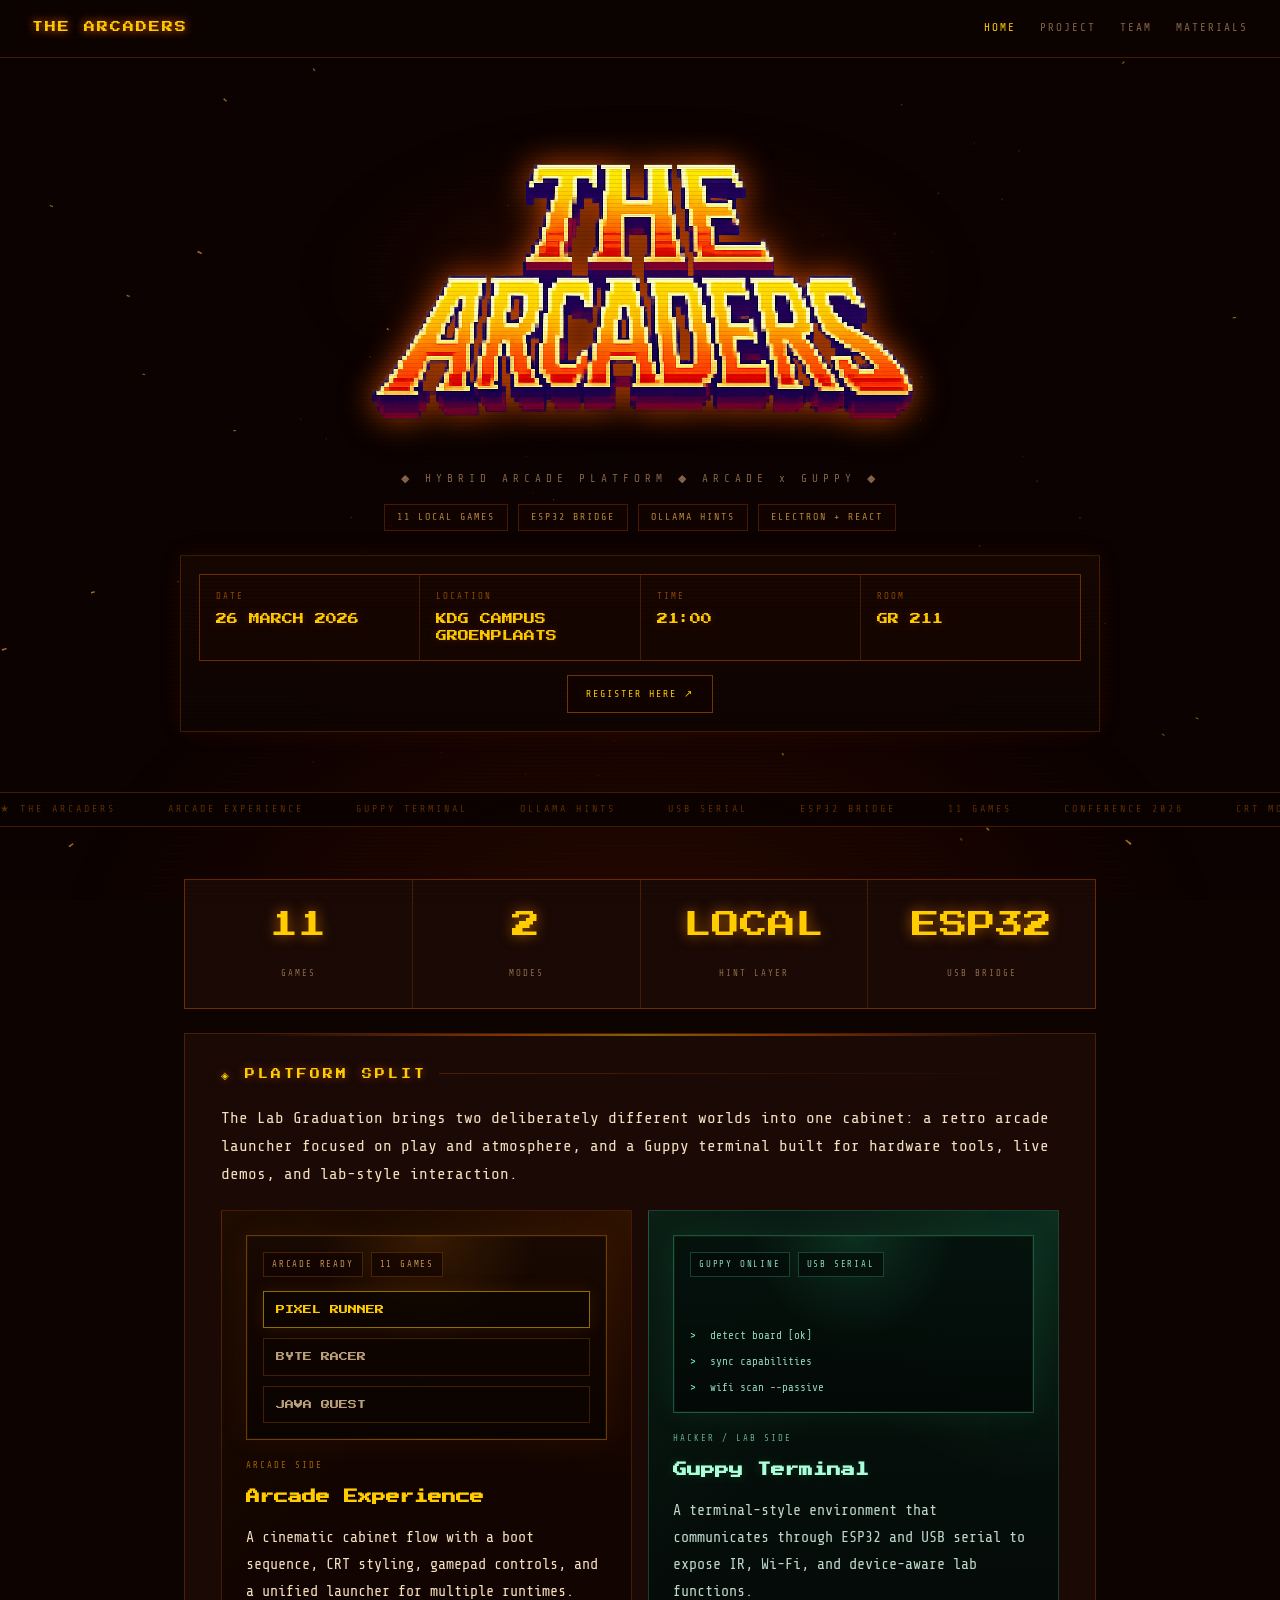
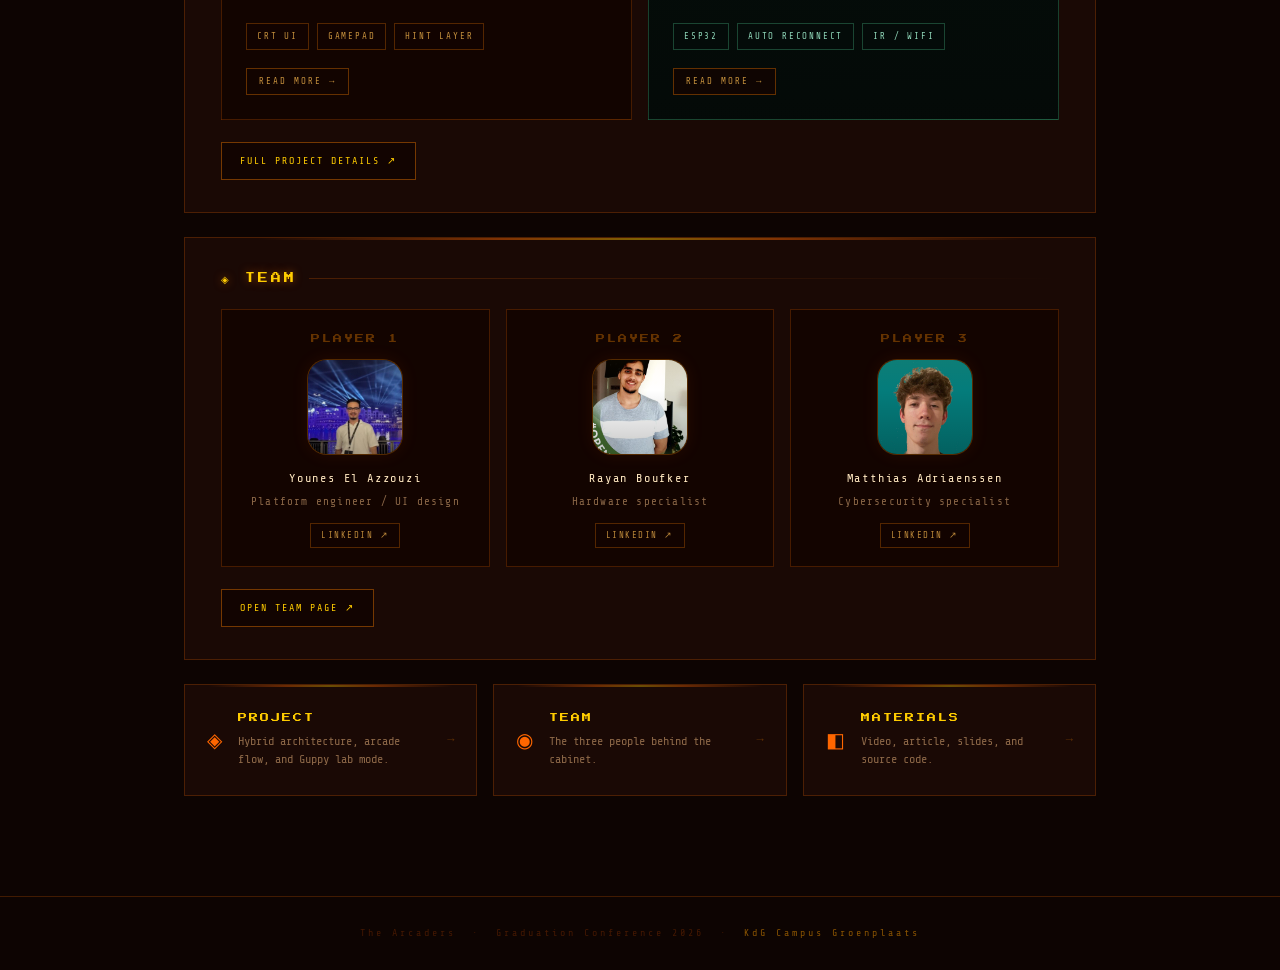
==== commit 24cacf0a: "cleanup: voor eindoplevering" ====
--- a/index.html
+++ b/index.html
@@ -4,6 +4,9 @@
   <meta charset="UTF-8" />
   <meta name="viewport" content="width=device-width, initial-scale=1.0" />
   <title>THE ARCADERS - Conference 2026</title>
+  <meta name="description" content="Conference site for The Arcaders, a graduation project that combines a retro arcade launcher with the Guppy lab environment." />
+  <meta name="theme-color" content="#0d0402" />
+  <link rel="icon" type="image/png" href="assets/thearcaders_logo_cropped.png" />
   <link href="https://fonts.googleapis.com/css2?family=Press+Start+2P&amp;family=Share+Tech+Mono&amp;display=swap" rel="stylesheet" />
   <link rel="stylesheet" href="theme.css" />
 </head>
@@ -28,7 +31,7 @@
     <div class="hero-badges">
       <span class="badge">11 LOCAL GAMES</span>
       <span class="badge">ESP32 BRIDGE</span>
-      <span class="badge">LOCAL AI HINTS</span>
+      <span class="badge">OLLAMA HINTS</span>
       <span class="badge">ELECTRON + REACT</span>
     </div>
     <div class="event-panel">
@@ -57,10 +60,10 @@
   <div class="ticker-wrap">
     <div class="ticker-inner">
       <span>★ THE ARCADERS</span><span>ARCADE EXPERIENCE</span><span>GUPPY TERMINAL</span>
-      <span>LOCAL AI HINTS</span><span>USB SERIAL</span><span>ESP32 BRIDGE</span>
+      <span>OLLAMA HINTS</span><span>USB SERIAL</span><span>ESP32 BRIDGE</span>
       <span>11 GAMES</span><span>CONFERENCE 2026</span><span>CRT MODE ON</span>
       <span>★ THE ARCADERS</span><span>ARCADE EXPERIENCE</span><span>GUPPY TERMINAL</span>
-      <span>LOCAL AI HINTS</span><span>USB SERIAL</span><span>ESP32 BRIDGE</span>
+      <span>OLLAMA HINTS</span><span>USB SERIAL</span><span>ESP32 BRIDGE</span>
       <span>11 GAMES</span><span>CONFERENCE 2026</span><span>CRT MODE ON</span>
     </div>
   </div>
@@ -76,8 +79,8 @@
         <span class="stat-label">MODES</span>
       </div>
       <div class="stat-cell">
-        <span class="stat-num">AI</span>
-        <span class="stat-label">LOCAL HINTS</span>
+        <span class="stat-num">LOCAL</span>
+        <span class="stat-label">HINT LAYER</span>
       </div>
       <div class="stat-cell">
         <span class="stat-num">ESP32</span>
@@ -109,7 +112,7 @@
           <div class="mode-chip-row">
             <span class="mode-chip">CRT UI</span>
             <span class="mode-chip">GAMEPAD</span>
-            <span class="mode-chip">AI HINTS</span>
+            <span class="mode-chip">HINT LAYER</span>
           </div>
           <a href="project.html#arcade" class="preview-link">READ MORE →</a>
         </article>
@@ -184,7 +187,7 @@
         <span class="nav-icon">◈</span>
         <div class="nav-body">
           <div class="nav-title">PROJECT</div>
-          <div class="nav-desc">Hybrid architecture, arcade flow, and Guppy hacker mode.</div>
+          <div class="nav-desc">Hybrid architecture, arcade flow, and Guppy lab mode.</div>
         </div>
         <span class="nav-arrow">→</span>
       </a>
@@ -208,7 +211,7 @@
   </main>
 
   <footer>
-    The Arcaders &nbsp;·&nbsp; Conference 2026 &nbsp;·&nbsp; <em>INSERT COIN</em>
+    The Arcaders &nbsp;·&nbsp; Graduation Conference 2026 &nbsp;·&nbsp; <em>KdG Campus Groenplaats</em>
   </footer>
 
   <script src="theme.js"></script>
--- a/theme.css
+++ b/theme.css
@@ -336,6 +336,20 @@
   transform: translateY(-2px);
   border-color: rgba(255, 180, 0, 0.7);
   box-shadow: 0 0 18px rgba(255, 120, 0, 0.18);
+}
+
+.resource-link.is-disabled {
+  cursor: default;
+  opacity: 0.68;
+  border-style: dashed;
+  color: rgba(255, 190, 80, 0.58);
+  pointer-events: none;
+}
+
+.resource-link.is-disabled:hover {
+  transform: none;
+  border-color: rgba(255, 130, 0, 0.42);
+  box-shadow: none;
 }
 
 @keyframes fade-up {
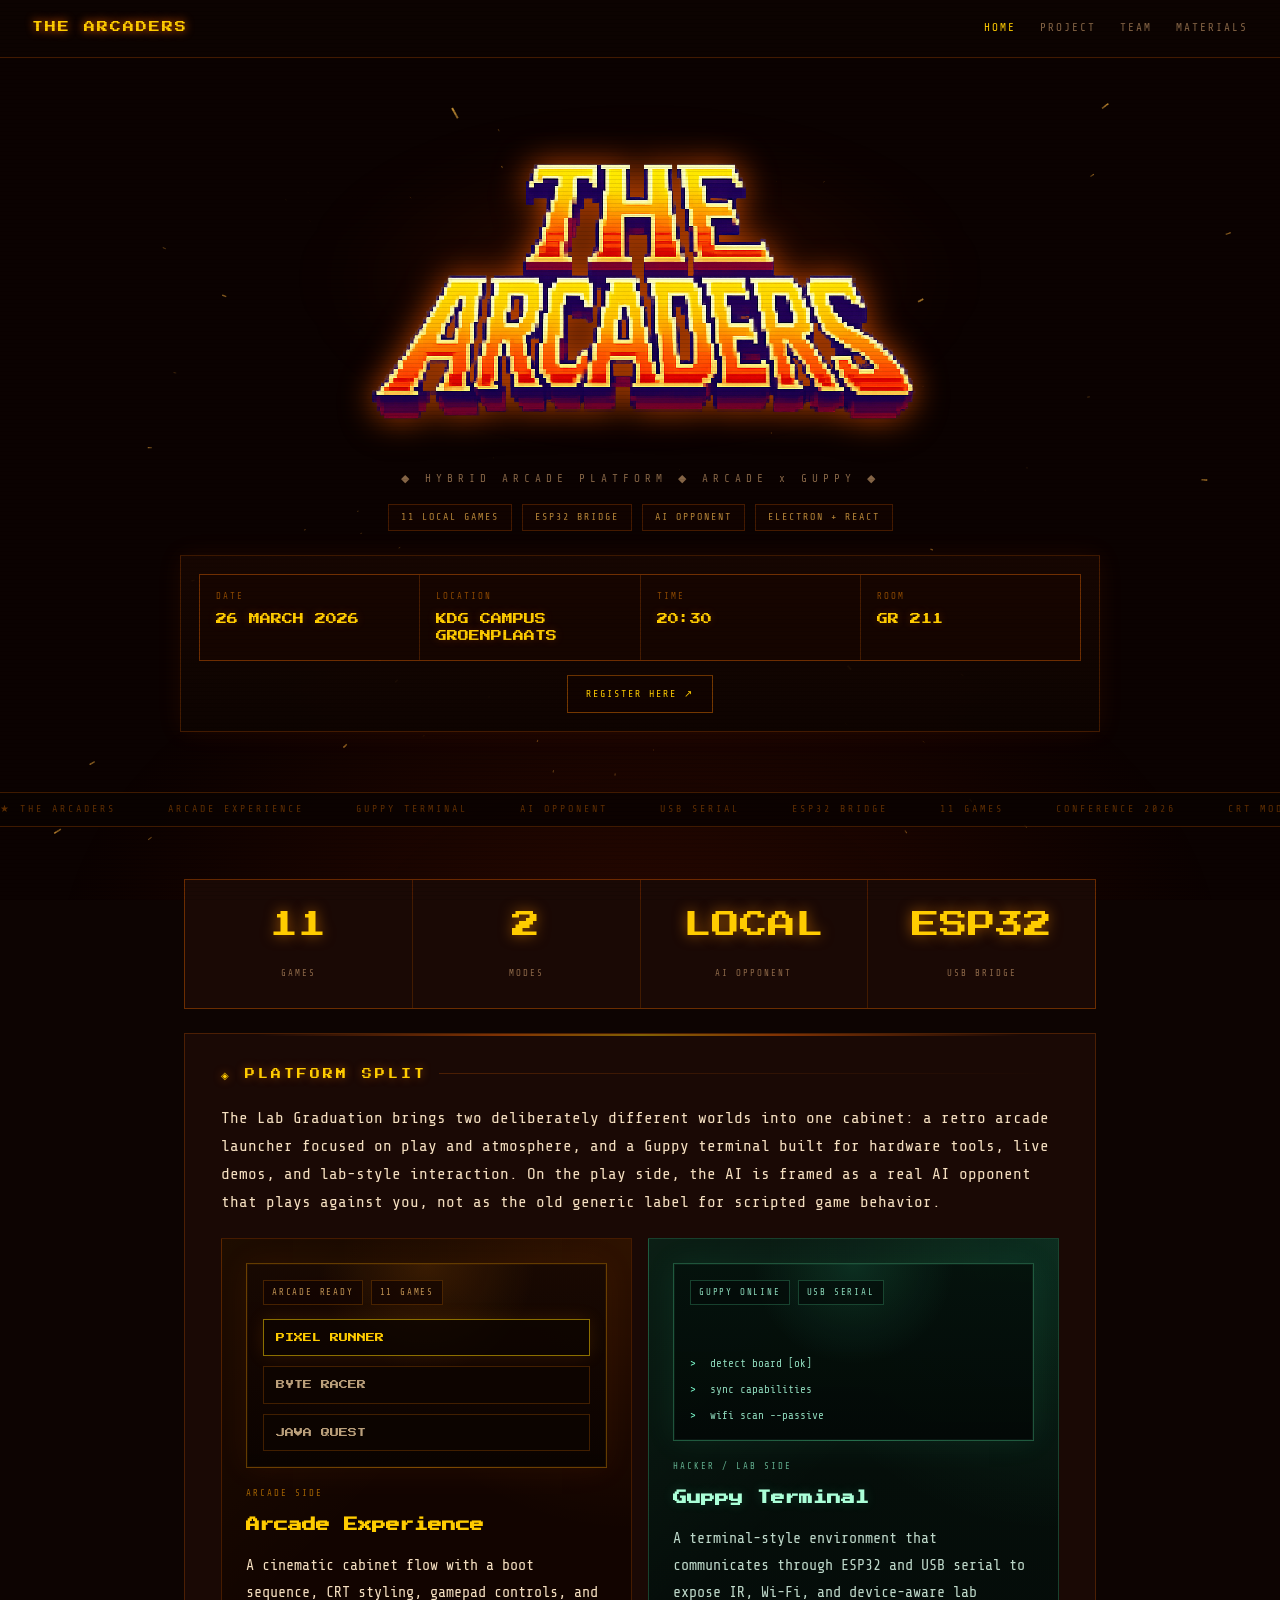
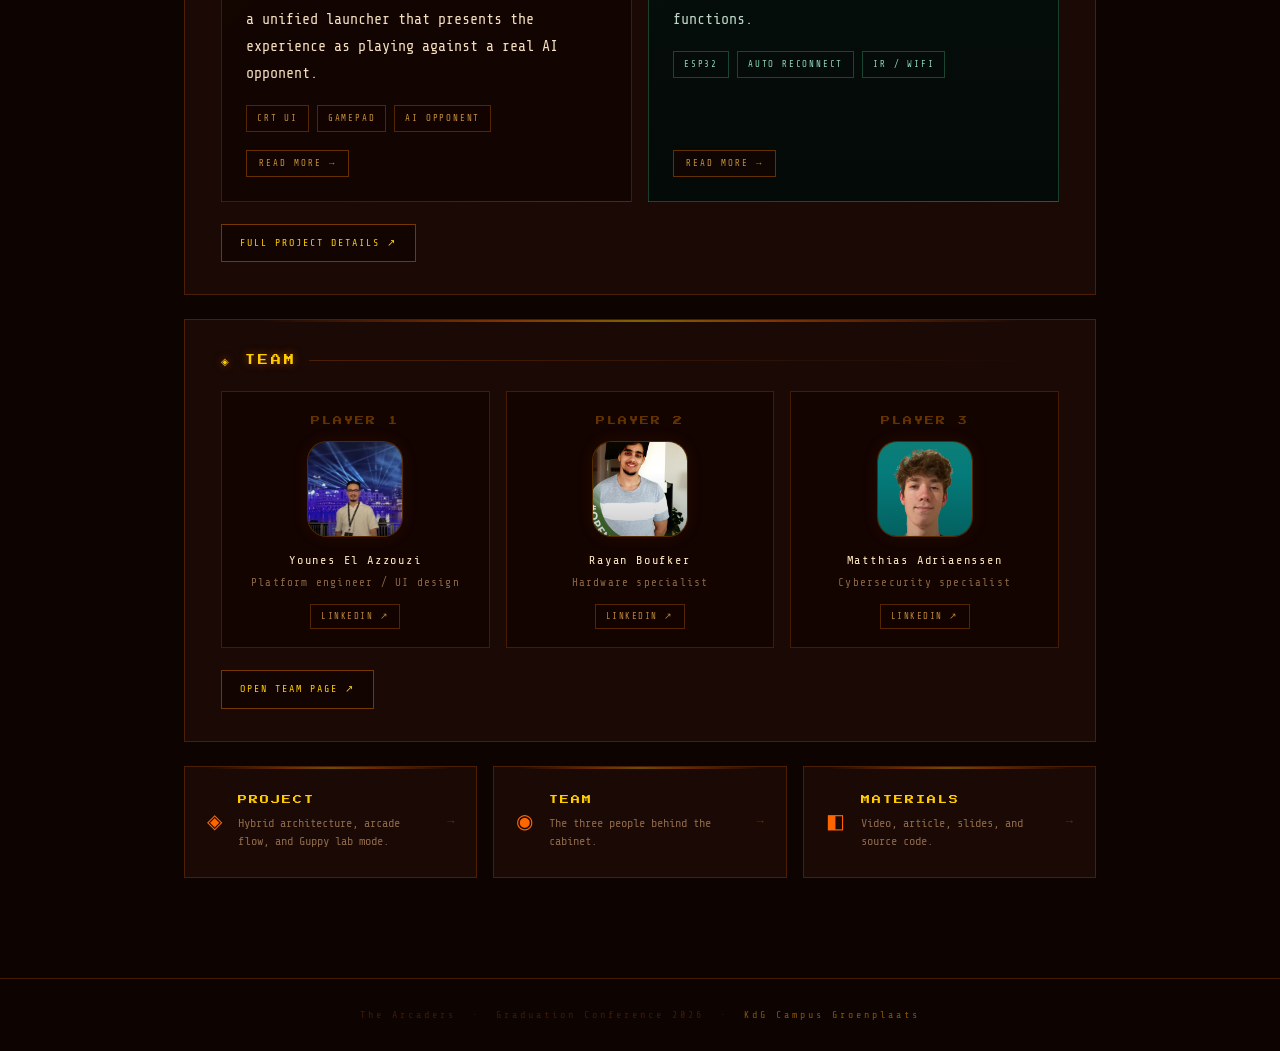
==== commit 03e9ede6: "final-push: website changes + video added" ====
--- a/index.html
+++ b/index.html
@@ -31,7 +31,7 @@
     <div class="hero-badges">
       <span class="badge">11 LOCAL GAMES</span>
       <span class="badge">ESP32 BRIDGE</span>
-      <span class="badge">OLLAMA HINTS</span>
+      <span class="badge">AI OPPONENT</span>
       <span class="badge">ELECTRON + REACT</span>
     </div>
     <div class="event-panel">
@@ -46,7 +46,7 @@
         </div>
         <div class="event-item">
           <span class="event-key">TIME</span>
-          <span class="event-value">21:00</span>
+          <span class="event-value">20:30</span>
         </div>
         <div class="event-item">
           <span class="event-key">ROOM</span>
@@ -60,10 +60,10 @@
   <div class="ticker-wrap">
     <div class="ticker-inner">
       <span>★ THE ARCADERS</span><span>ARCADE EXPERIENCE</span><span>GUPPY TERMINAL</span>
-      <span>OLLAMA HINTS</span><span>USB SERIAL</span><span>ESP32 BRIDGE</span>
+      <span>AI OPPONENT</span><span>USB SERIAL</span><span>ESP32 BRIDGE</span>
       <span>11 GAMES</span><span>CONFERENCE 2026</span><span>CRT MODE ON</span>
       <span>★ THE ARCADERS</span><span>ARCADE EXPERIENCE</span><span>GUPPY TERMINAL</span>
-      <span>OLLAMA HINTS</span><span>USB SERIAL</span><span>ESP32 BRIDGE</span>
+      <span>AI OPPONENT</span><span>USB SERIAL</span><span>ESP32 BRIDGE</span>
       <span>11 GAMES</span><span>CONFERENCE 2026</span><span>CRT MODE ON</span>
     </div>
   </div>
@@ -80,7 +80,7 @@
       </div>
       <div class="stat-cell">
         <span class="stat-num">LOCAL</span>
-        <span class="stat-label">HINT LAYER</span>
+        <span class="stat-label">AI OPPONENT</span>
       </div>
       <div class="stat-cell">
         <span class="stat-num">ESP32</span>
@@ -90,7 +90,7 @@
 
     <section class="card" data-reveal>
       <div class="section-label">◈ PLATFORM SPLIT</div>
-      <p class="card-text section-intro">The Lab Graduation brings two deliberately different worlds into one cabinet: a retro arcade launcher focused on play and atmosphere, and a Guppy terminal built for hardware tools, live demos, and lab-style interaction.</p>
+      <p class="card-text section-intro">The Lab Graduation brings two deliberately different worlds into one cabinet: a retro arcade launcher focused on play and atmosphere, and a Guppy terminal built for hardware tools, live demos, and lab-style interaction. On the play side, the AI is framed as a real AI opponent that plays against you, not as the old generic label for scripted game behavior.</p>
       <div class="mode-grid">
         <article class="mode-card arcade-mode">
           <div class="mode-visual">
@@ -108,11 +108,11 @@
           </div>
           <span class="mode-kicker">ARCADE SIDE</span>
           <h2 class="mode-title">Arcade Experience</h2>
-          <p class="mode-text">A cinematic cabinet flow with a boot sequence, CRT styling, gamepad controls, and a unified launcher for multiple runtimes.</p>
+          <p class="mode-text">A cinematic cabinet flow with a boot sequence, CRT styling, gamepad controls, and a unified launcher that presents the experience as playing against a real AI opponent.</p>
           <div class="mode-chip-row">
             <span class="mode-chip">CRT UI</span>
             <span class="mode-chip">GAMEPAD</span>
-            <span class="mode-chip">HINT LAYER</span>
+            <span class="mode-chip">AI OPPONENT</span>
           </div>
           <a href="project.html#arcade" class="preview-link">READ MORE →</a>
         </article>
--- a/theme.css
+++ b/theme.css
@@ -401,6 +401,10 @@
   display: flex;
   flex-direction: column;
   gap: 24px;
+}
+
+.page-wide {
+  max-width: 1320px;
 }
 
 [data-reveal] {
@@ -1260,6 +1264,49 @@
   max-width: 72ch;
 }
 
+.article-question {
+  max-width: 72ch;
+  padding: 18px 20px;
+  border: 1px solid rgba(255, 160, 0, 0.3);
+  background: linear-gradient(180deg, rgba(24, 8, 2, 0.95), rgba(10, 3, 0, 0.98));
+  color: var(--text);
+  font-size: 15px;
+  line-height: 1.75;
+  box-shadow: inset 0 0 0 1px rgba(255, 140, 0, 0.06);
+}
+
+.article-heading {
+  max-width: 72ch;
+  font-family: "Press Start 2P", monospace;
+  font-size: 10px;
+  line-height: 1.9;
+  letter-spacing: 2px;
+  color: var(--gold);
+}
+
+.article-references {
+  max-width: 72ch;
+  padding-left: 22px;
+  display: grid;
+  gap: 10px;
+}
+
+.article-reference {
+  color: var(--text);
+  font-size: 15px;
+  line-height: 1.75;
+}
+
+.article-reference a {
+  color: var(--gold);
+  text-decoration: none;
+  word-break: break-word;
+}
+
+.article-reference a:hover {
+  color: #ffe082;
+}
+
 .card-text + .card-text {
   margin-top: 14px;
 }
@@ -1349,6 +1396,12 @@
   margin-top: 22px;
 }
 
+.tag-row {
+  column-gap: 12px;
+  row-gap: 14px;
+  margin-top: 6px;
+}
+
 .profile-grid {
   grid-template-columns: repeat(3, 1fr);
 }
@@ -1407,8 +1460,18 @@
   margin-bottom: 14px;
 }
 
+.profile-card .resource-link {
+  margin-top: 14px;
+}
+
 .resource-grid {
   grid-template-columns: repeat(2, 1fr);
+}
+
+.video-section {
+  display: flex;
+  flex-direction: column;
+  gap: 18px;
 }
 
 .resource-card {
@@ -1453,6 +1516,62 @@
   margin-bottom: 16px;
 }
 
+.video-shell {
+  border: 1px solid var(--border);
+  background: rgba(10, 2, 0, 0.94);
+  padding: 12px;
+  box-shadow: inset 0 0 0 1px rgba(255, 110, 0, 0.08), 0 0 28px rgba(255, 100, 0, 0.08);
+}
+
+.project-video {
+  display: block;
+  width: 100%;
+  aspect-ratio: 16 / 9;
+  border: 1px solid rgba(255, 130, 0, 0.25);
+  background: #050100;
+}
+
+.video-actions {
+  display: flex;
+  gap: 10px;
+  flex-wrap: wrap;
+}
+
+.pdf-viewer-shell {
+  position: relative;
+  z-index: 10;
+  border: 1px solid var(--border);
+  background: rgba(18, 4, 0, 0.92);
+  padding: 16px;
+  box-shadow: 0 0 28px rgba(255, 100, 0, 0.08);
+}
+
+.pdf-viewer-shell::before {
+  content: "";
+  position: absolute;
+  top: 0;
+  left: 0;
+  right: 0;
+  height: 2px;
+  background: linear-gradient(
+    90deg,
+    transparent 8%,
+    var(--orange) 35%,
+    var(--gold) 50%,
+    var(--orange) 65%,
+    transparent 92%
+  );
+  opacity: 0.45;
+}
+
+.pdf-frame {
+  display: block;
+  width: 100%;
+  min-height: 82vh;
+  border: 0;
+  background: rgba(8, 2, 0, 0.94);
+}
+
 .list-grid {
   grid-template-columns: repeat(2, 1fr);
 }
@@ -1518,6 +1637,14 @@
   .hero-copy-panel {
     padding: 20px 18px;
   }
+
+  .pdf-viewer-shell {
+    padding: 10px;
+  }
+
+  .pdf-frame {
+    min-height: 68vh;
+  }
 }
 
 @media (max-width: 720px) {
